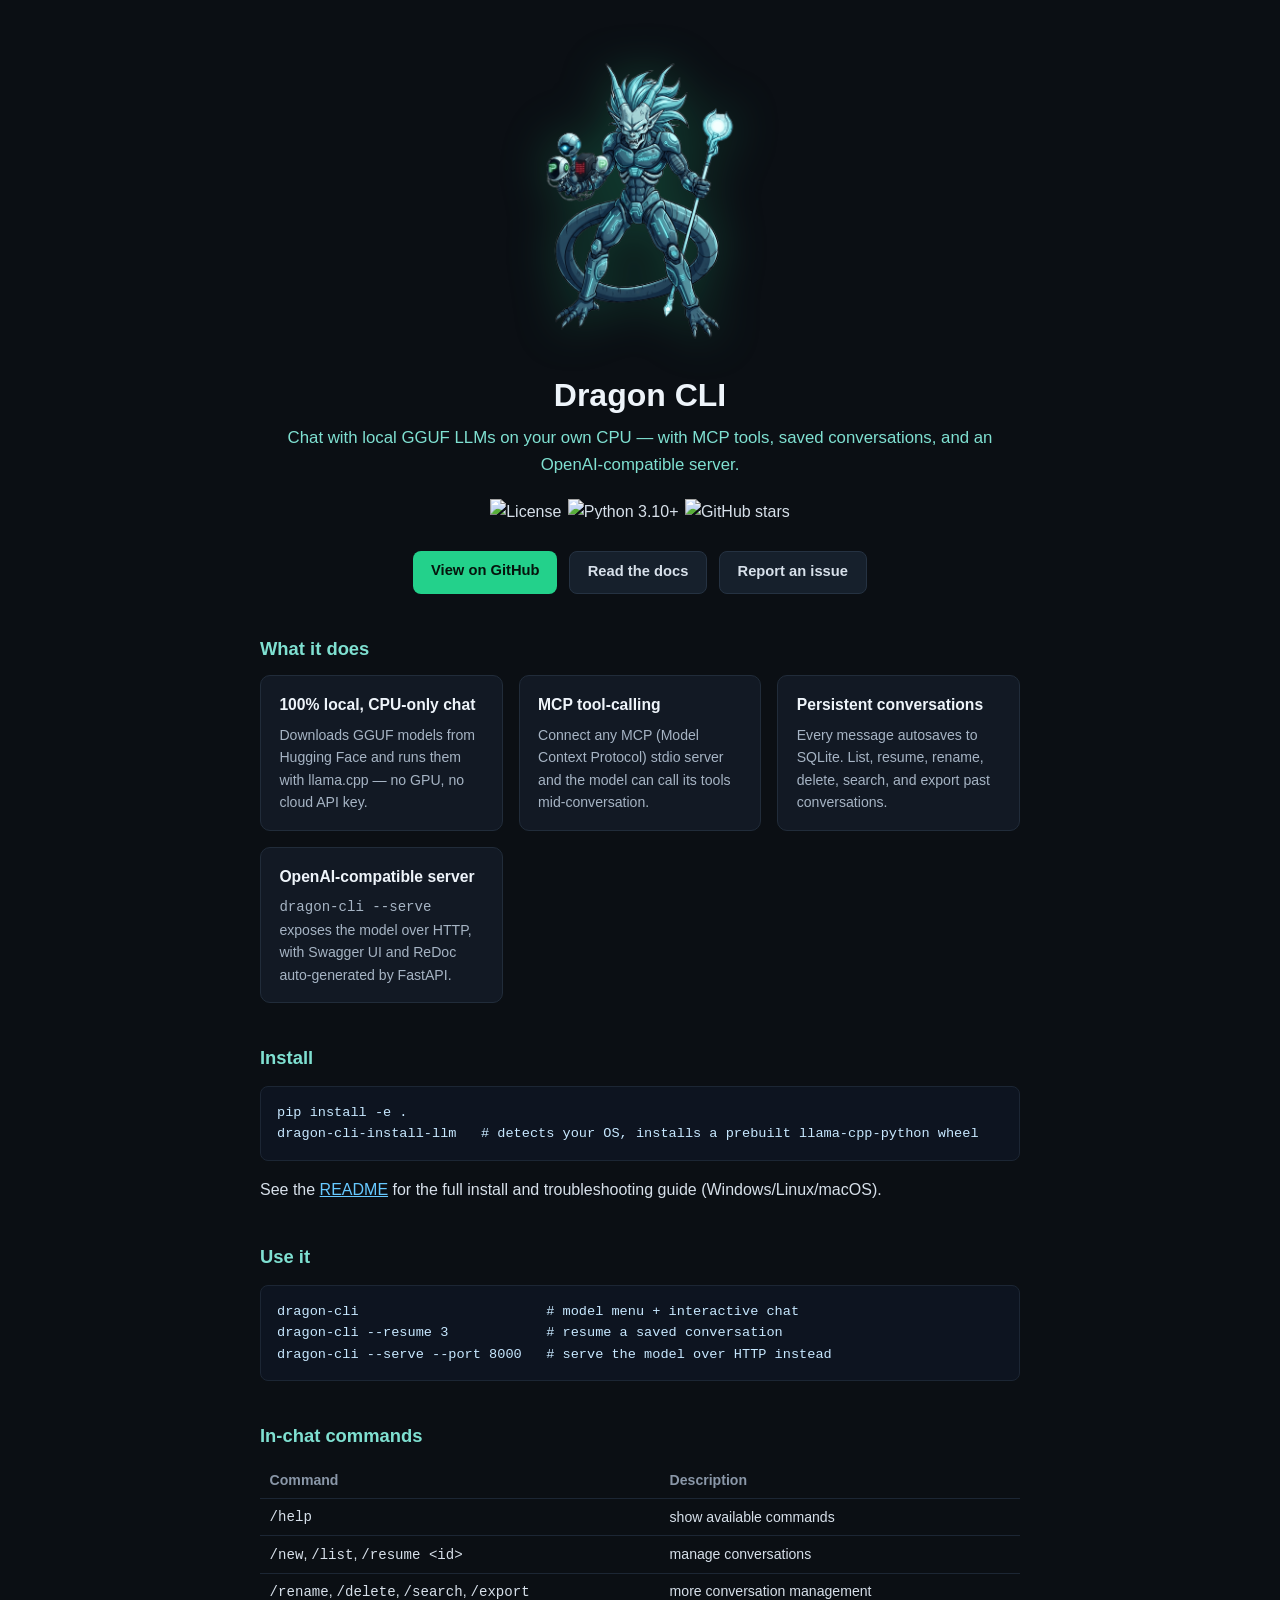
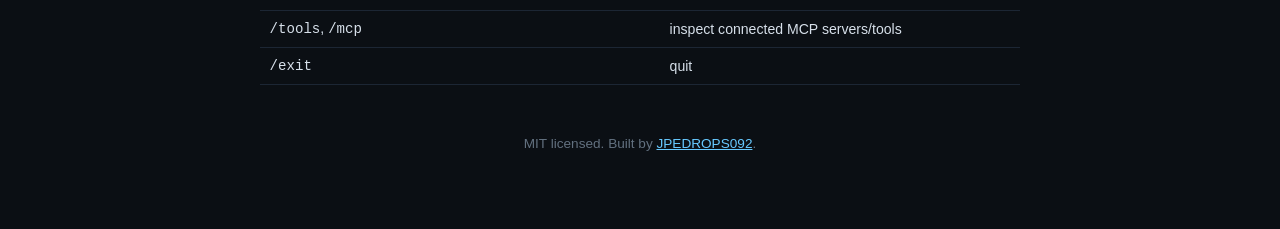
==== docs/index.html @ 9c638c52 "Implement code changes to enhance functionality and improve performance" ====
<!doctype html>
<html lang="en">
<head>
<meta charset="utf-8">
<meta name="viewport" content="width=device-width, initial-scale=1">
<title>Dragon CLI — local LLM chat + MCP + HTTP server</title>
<meta name="description" content="Chat with local GGUF LLMs on CPU, with MCP tool-calling, SQLite conversation history, and an OpenAI-compatible HTTP server.">
<link rel="icon" type="image/svg+xml" href="data:image/svg+xml,%3Csvg xmlns='http://www.w3.org/2000/svg' viewBox='0 0 64 64'%3E%3Ctext x='32' y='50' font-size='52' text-anchor='middle'%3E%F0%9F%90%89%3C/text%3E%3C/svg%3E">
<style>
  :root { color-scheme: dark; }
  * { box-sizing: border-box; }
  body {
    margin: 0; padding: 3rem 1.5rem 5rem;
    background: #0b0f14; color: #d7e0ea;
    font-family: -apple-system, "Segoe UI", Helvetica, Arial, sans-serif;
    line-height: 1.6;
  }
  main { max-width: 760px; margin: 0 auto; }

  header { text-align: center; margin-bottom: 1rem; }
  .dragon { font-size: 4rem; line-height: 1; }
  .mascot { width: 200px; max-width: 60vw; height: auto; filter: drop-shadow(0 0 24px rgba(35, 209, 139, 0.25)); }
  h1 { margin: 0.5rem 0 0.25rem; font-size: 2rem; color: #eef4fa; }
  .tagline { margin: 0; color: #7fe0d1; font-size: 1.05rem; }

  .badges { display: flex; flex-wrap: wrap; justify-content: center; gap: 0.4rem; margin: 1.25rem 0 2rem; }
  .badges img { height: 20px; }

  .cta { display: flex; flex-wrap: wrap; justify-content: center; gap: 0.75rem; margin-bottom: 2.5rem; }
  .btn {
    display: inline-block; padding: 0.55rem 1.1rem; border-radius: 8px;
    text-decoration: none; font-size: 0.92rem; font-weight: 600;
  }
  .btn.primary { background: #23d18b; color: #06140d; }
  .btn.secondary { background: #16202c; color: #d7e0ea; border: 1px solid #253242; }

  section { margin: 2.5rem 0; }
  h2 { font-size: 1.15rem; color: #7fe0d1; margin-bottom: 0.75rem; }

  .grid { display: grid; grid-template-columns: repeat(auto-fit, minmax(210px, 1fr)); gap: 1rem; }
  .card {
    background: #121924; border: 1px solid #212c3a; border-radius: 10px;
    padding: 1rem 1.15rem;
  }
  .card h3 { margin: 0 0 0.4rem; font-size: 0.98rem; color: #eef4fa; }
  .card p { margin: 0; font-size: 0.88rem; color: #a6b4c4; }

  pre {
    background: #0d1420; border: 1px solid #1c2634; border-radius: 8px;
    padding: 0.9rem 1rem; overflow-x: auto; font-size: 0.85rem; color: #c7e8ff;
  }
  code { font-family: ui-monospace, Consolas, monospace; }
  a { color: #67c9ff; }

  table { width: 100%; border-collapse: collapse; font-size: 0.88rem; }
  th, td { text-align: left; padding: 0.4rem 0.6rem; border-bottom: 1px solid #1c2634; }
  th { color: #8a97a8; font-weight: 600; }

  footer { margin-top: 3rem; text-align: center; color: #62707f; font-size: 0.85rem; }
</style>
</head>
<body>
<main>
  <header>
    <img class="mascot" src="assets/dragon-cli-mascot.png" alt="Dragon CLI mascot — a cybernetic dragon">
    <h1>Dragon CLI</h1>
    <p class="tagline">Chat with local GGUF LLMs on your own CPU — with MCP tools, saved conversations, and an OpenAI-compatible server.</p>
  </header>

  <div class="badges">
    <img src="https://img.shields.io/github/license/JPEDROPS092/dragon-cli-ai-local" alt="License">
    <img src="https://img.shields.io/badge/python-3.10%2B-blue" alt="Python 3.10+">
    <img src="https://img.shields.io/github/stars/JPEDROPS092/dragon-cli-ai-local?style=social" alt="GitHub stars">
  </div>

  <div class="cta">
    <a class="btn primary" href="https://github.com/JPEDROPS092/dragon-cli-ai-local">View on GitHub</a>
    <a class="btn secondary" href="https://github.com/JPEDROPS092/dragon-cli-ai-local#readme">Read the docs</a>
    <a class="btn secondary" href="https://github.com/JPEDROPS092/dragon-cli-ai-local/issues">Report an issue</a>
  </div>

  <section>
    <h2>What it does</h2>
    <div class="grid">
      <div class="card">
        <h3>100% local, CPU-only chat</h3>
        <p>Downloads GGUF models from Hugging Face and runs them with llama.cpp — no GPU, no cloud API key.</p>
      </div>
      <div class="card">
        <h3>MCP tool-calling</h3>
        <p>Connect any MCP (Model Context Protocol) stdio server and the model can call its tools mid-conversation.</p>
      </div>
      <div class="card">
        <h3>Persistent conversations</h3>
        <p>Every message autosaves to SQLite. List, resume, rename, delete, search, and export past conversations.</p>
      </div>
      <div class="card">
        <h3>OpenAI-compatible server</h3>
        <p><code>dragon-cli --serve</code> exposes the model over HTTP, with Swagger UI and ReDoc auto-generated by FastAPI.</p>
      </div>
    </div>
  </section>

  <section>
    <h2>Install</h2>
    <pre><code>pip install -e .
dragon-cli-install-llm   # detects your OS, installs a prebuilt llama-cpp-python wheel</code></pre>
    <p>See the <a href="https://github.com/JPEDROPS092/dragon-cli-ai-local#readme">README</a> for the full install and troubleshooting guide (Windows/Linux/macOS).</p>
  </section>

  <section>
    <h2>Use it</h2>
    <pre><code>dragon-cli                       # model menu + interactive chat
dragon-cli --resume 3            # resume a saved conversation
dragon-cli --serve --port 8000   # serve the model over HTTP instead</code></pre>
  </section>

  <section>
    <h2>In-chat commands</h2>
    <table>
      <tr><th>Command</th><th>Description</th></tr>
      <tr><td><code>/help</code></td><td>show available commands</td></tr>
      <tr><td><code>/new</code>, <code>/list</code>, <code>/resume &lt;id&gt;</code></td><td>manage conversations</td></tr>
      <tr><td><code>/rename</code>, <code>/delete</code>, <code>/search</code>, <code>/export</code></td><td>more conversation management</td></tr>
      <tr><td><code>/tools</code>, <code>/mcp</code></td><td>inspect connected MCP servers/tools</td></tr>
      <tr><td><code>/exit</code></td><td>quit</td></tr>
    </table>
  </section>

  <footer>
    MIT licensed. Built by <a href="https://github.com/JPEDROPS092">JPEDROPS092</a>.
  </footer>
</main>
</body>
</html>
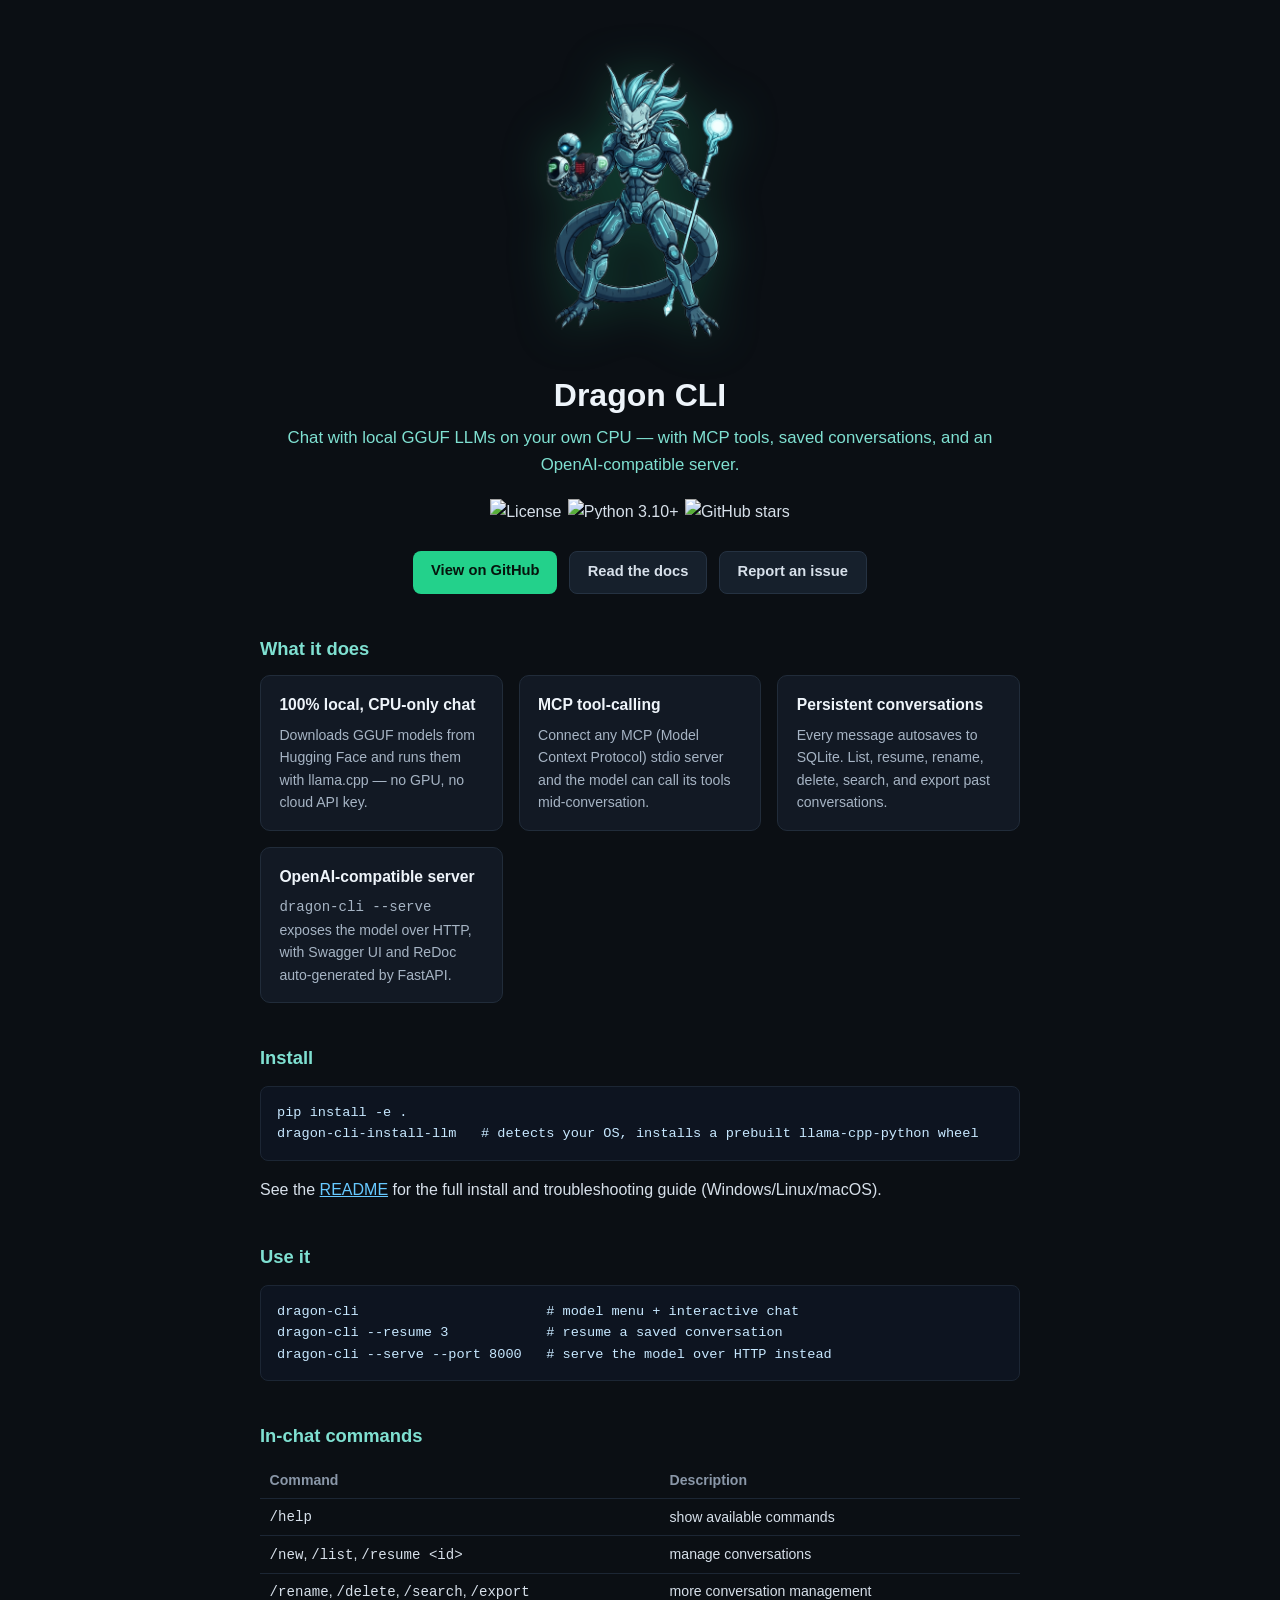
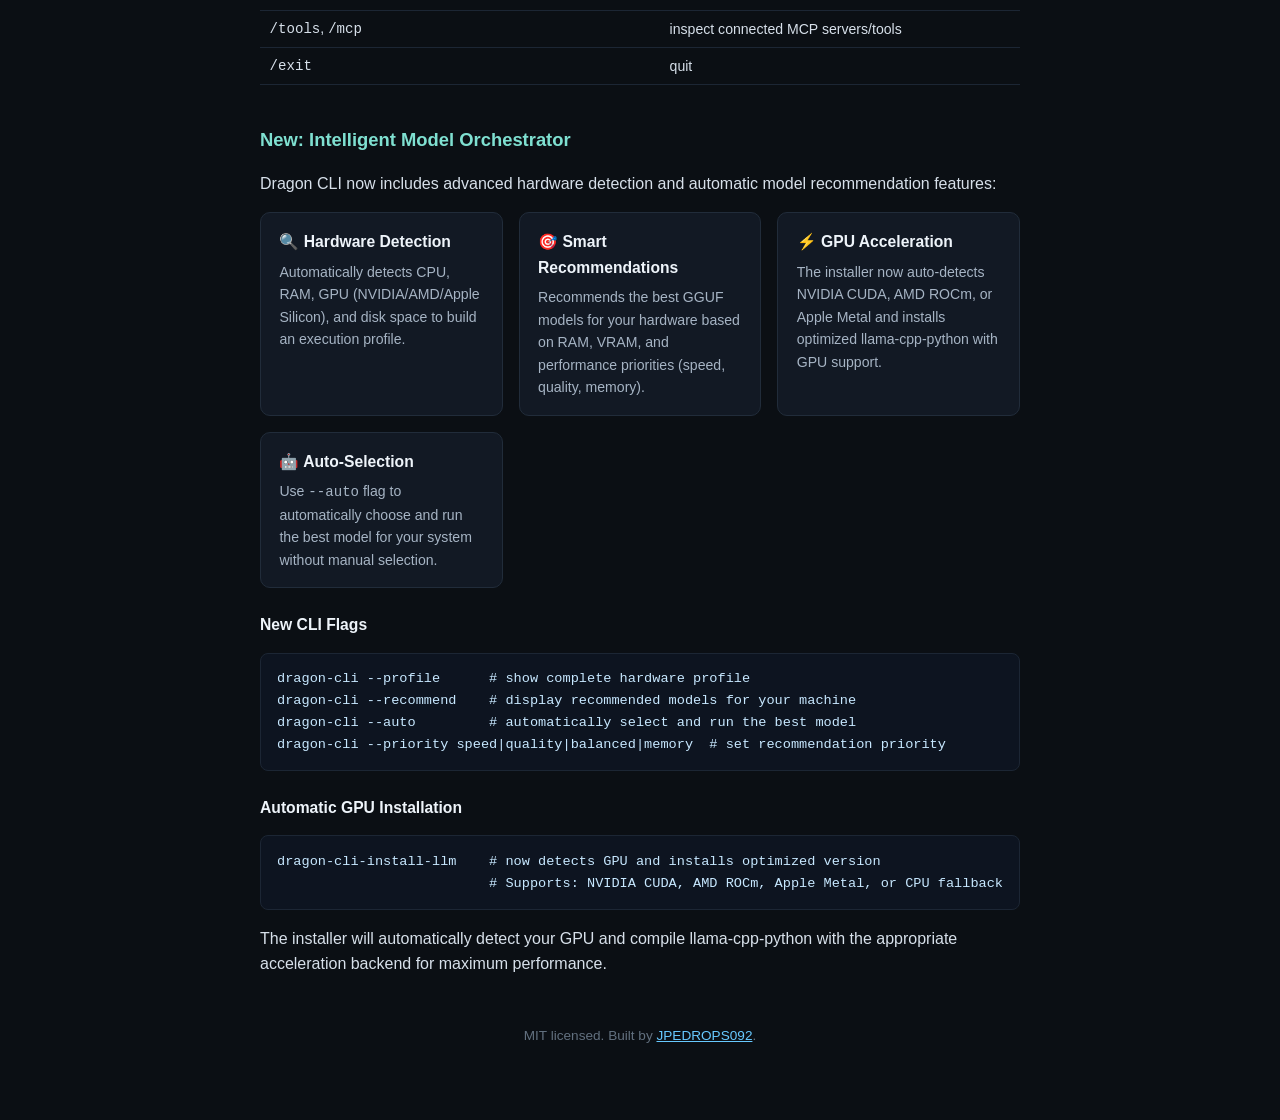
==== commit 7f8e0634: "update branch" ====
--- a/docs/index.html
+++ b/docs/index.html
@@ -127,6 +127,38 @@
     </table>
   </section>
 
+  <section>
+    <h2>New: Intelligent Model Orchestrator</h2>
+    <p>Dragon CLI now includes advanced hardware detection and automatic model recommendation features:</p>
+    <div class="grid">
+      <div class="card">
+        <h3>🔍 Hardware Detection</h3>
+        <p>Automatically detects CPU, RAM, GPU (NVIDIA/AMD/Apple Silicon), and disk space to build an execution profile.</p>
+      </div>
+      <div class="card">
+        <h3>🎯 Smart Recommendations</h3>
+        <p>Recommends the best GGUF models for your hardware based on RAM, VRAM, and performance priorities (speed, quality, memory).</p>
+      </div>
+      <div class="card">
+        <h3>⚡ GPU Acceleration</h3>
+        <p>The installer now auto-detects NVIDIA CUDA, AMD ROCm, or Apple Metal and installs optimized llama-cpp-python with GPU support.</p>
+      </div>
+      <div class="card">
+        <h3>🤖 Auto-Selection</h3>
+        <p>Use <code>--auto</code> flag to automatically choose and run the best model for your system without manual selection.</p>
+      </div>
+    </div>
+    <h3 style="margin-top:1.5rem;font-size:0.98rem;color:#eef4fa;">New CLI Flags</h3>
+    <pre><code>dragon-cli --profile      # show complete hardware profile
+dragon-cli --recommend    # display recommended models for your machine
+dragon-cli --auto         # automatically select and run the best model
+dragon-cli --priority speed|quality|balanced|memory  # set recommendation priority</code></pre>
+    <h3 style="margin-top:1.5rem;font-size:0.98rem;color:#eef4fa;">Automatic GPU Installation</h3>
+    <pre><code>dragon-cli-install-llm    # now detects GPU and installs optimized version
+                          # Supports: NVIDIA CUDA, AMD ROCm, Apple Metal, or CPU fallback</code></pre>
+    <p>The installer will automatically detect your GPU and compile llama-cpp-python with the appropriate acceleration backend for maximum performance.</p>
+  </section>
+
   <footer>
     MIT licensed. Built by <a href="https://github.com/JPEDROPS092">JPEDROPS092</a>.
   </footer>
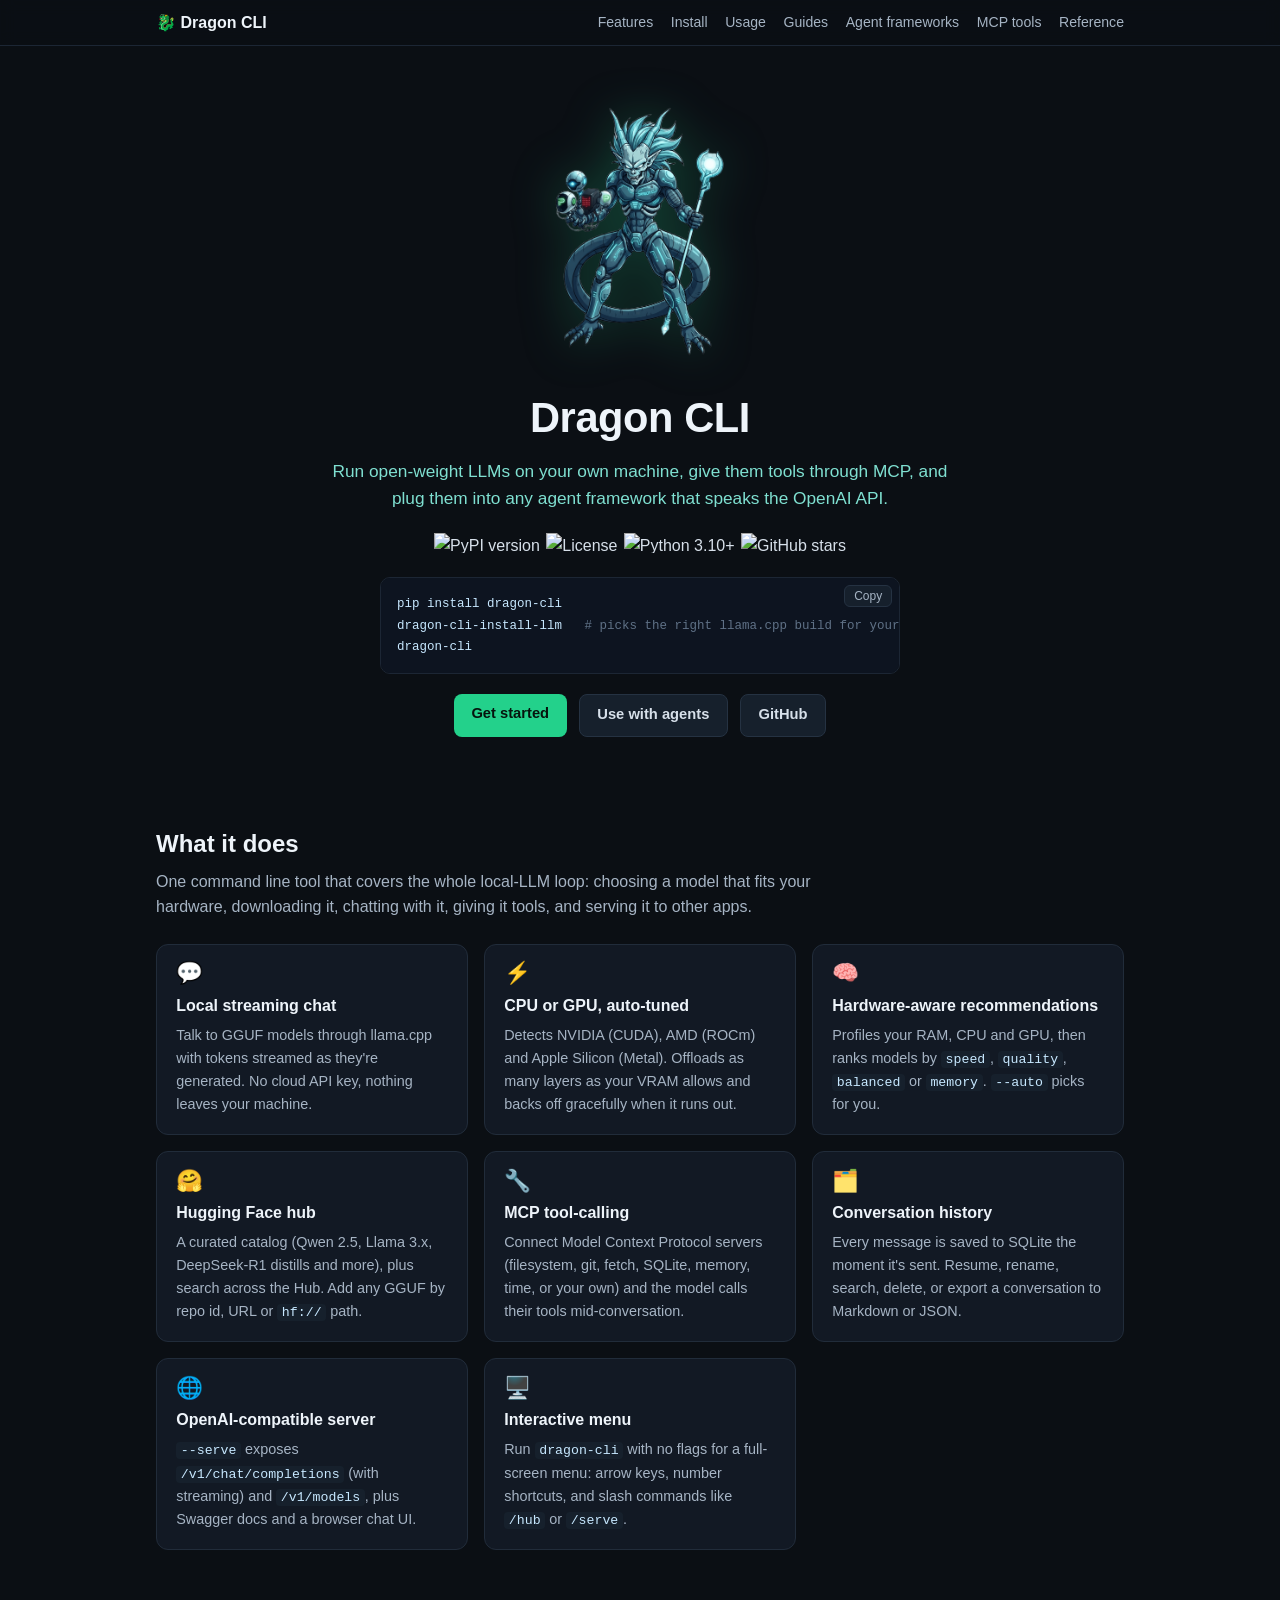
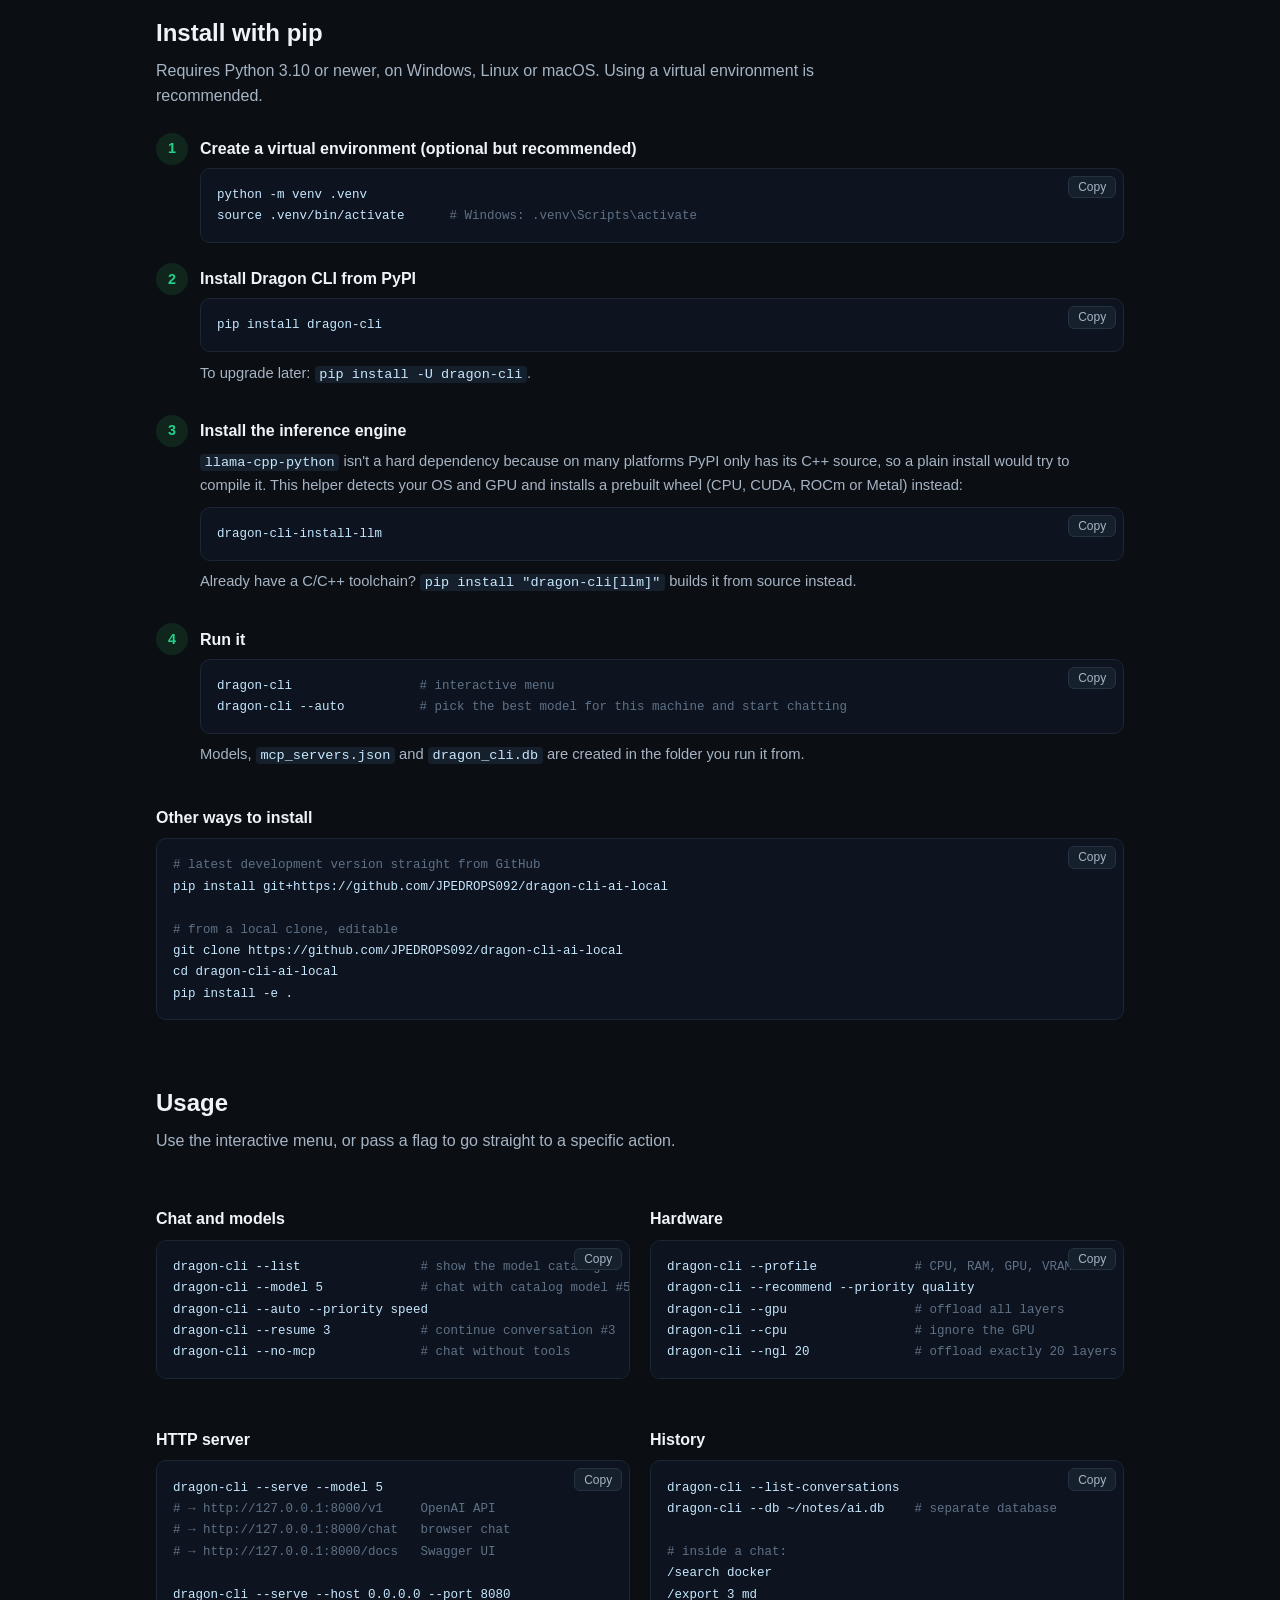
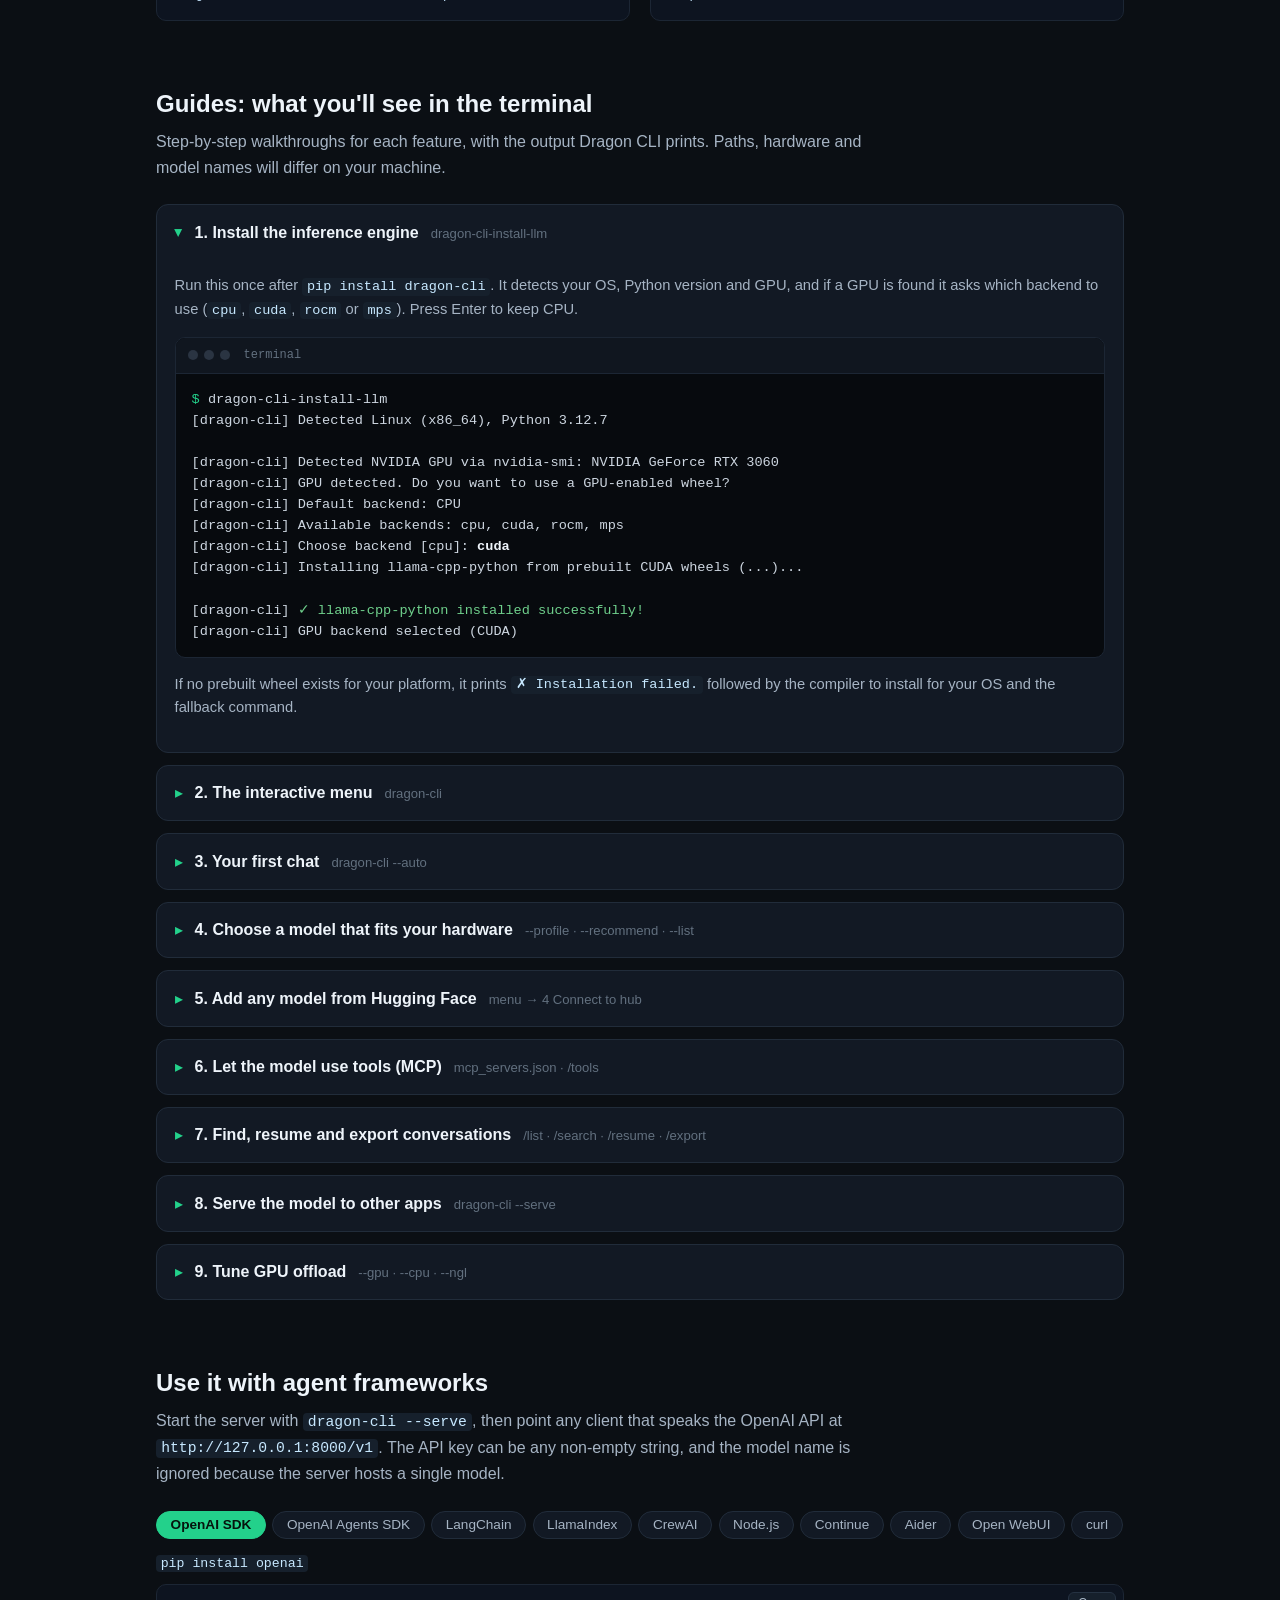
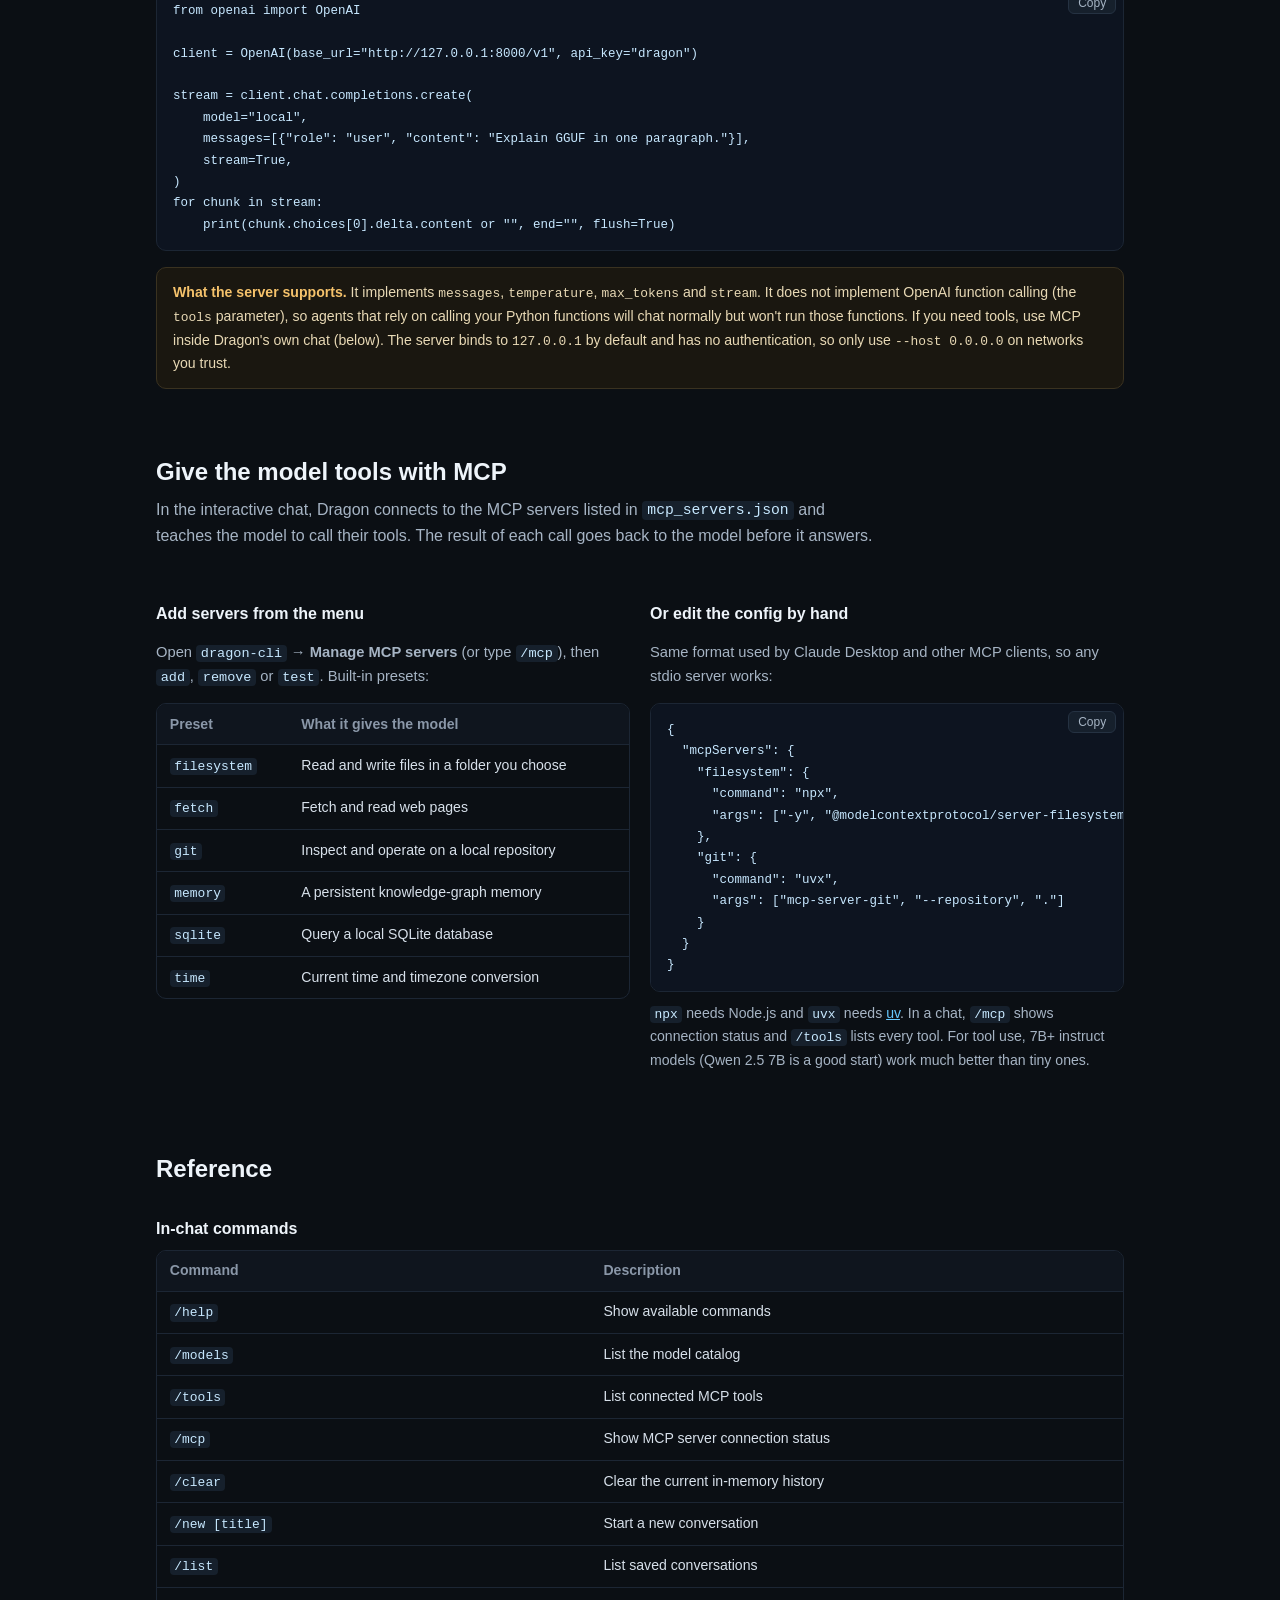
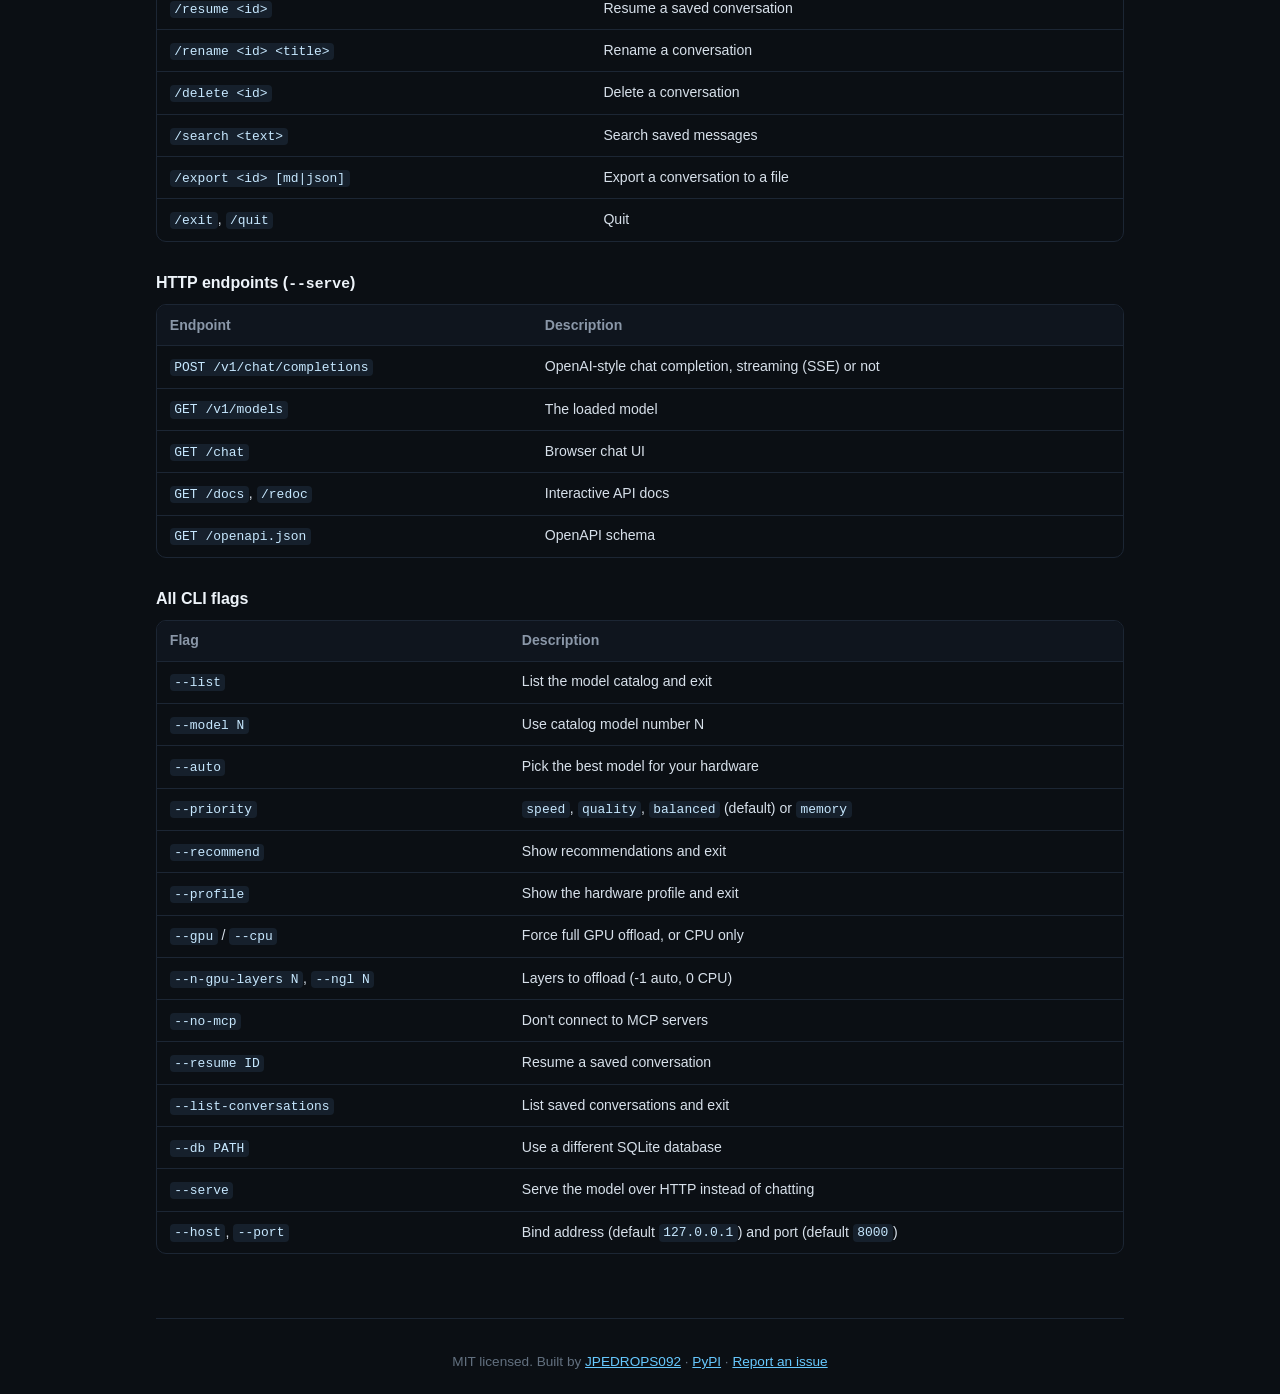
==== commit 11ce05ba: "bump version to 0.2.1, update dependencies, add Makefile and publish script" ====
--- a/docs/index.html
+++ b/docs/index.html
@@ -3,165 +3,788 @@
 <head>
 <meta charset="utf-8">
 <meta name="viewport" content="width=device-width, initial-scale=1">
-<title>Dragon CLI — local LLM chat + MCP + HTTP server</title>
-<meta name="description" content="Chat with local GGUF LLMs on CPU, with MCP tool-calling, SQLite conversation history, and an OpenAI-compatible HTTP server.">
+<title>Dragon CLI — local LLMs, MCP tools, OpenAI-compatible server</title>
+<meta name="description" content="Run GGUF LLMs on your own machine (CPU or GPU), give them MCP tools, keep every conversation in SQLite, and plug them into any OpenAI-compatible agent framework. pip install dragon-cli.">
 <link rel="icon" type="image/svg+xml" href="data:image/svg+xml,%3Csvg xmlns='http://www.w3.org/2000/svg' viewBox='0 0 64 64'%3E%3Ctext x='32' y='50' font-size='52' text-anchor='middle'%3E%F0%9F%90%89%3C/text%3E%3C/svg%3E">
 <style>
-  :root { color-scheme: dark; }
+  :root {
+    color-scheme: dark;
+    --bg: #0b0f14; --panel: #121924; --panel-2: #0d1420; --line: #212c3a; --line-2: #1c2634;
+    --text: #d7e0ea; --strong: #eef4fa; --muted: #a6b4c4; --dim: #62707f;
+    --accent: #23d18b; --accent-2: #7fe0d1; --link: #67c9ff; --code: #c7e8ff; --warn: #f5c26b;
+  }
   * { box-sizing: border-box; }
+  html { scroll-behavior: smooth; }
   body {
-    margin: 0; padding: 3rem 1.5rem 5rem;
-    background: #0b0f14; color: #d7e0ea;
-    font-family: -apple-system, "Segoe UI", Helvetica, Arial, sans-serif;
-    line-height: 1.6;
-  }
-  main { max-width: 760px; margin: 0 auto; }
-
-  header { text-align: center; margin-bottom: 1rem; }
-  .dragon { font-size: 4rem; line-height: 1; }
-  .mascot { width: 200px; max-width: 60vw; height: auto; filter: drop-shadow(0 0 24px rgba(35, 209, 139, 0.25)); }
-  h1 { margin: 0.5rem 0 0.25rem; font-size: 2rem; color: #eef4fa; }
-  .tagline { margin: 0; color: #7fe0d1; font-size: 1.05rem; }
-
-  .badges { display: flex; flex-wrap: wrap; justify-content: center; gap: 0.4rem; margin: 1.25rem 0 2rem; }
+    margin: 0; background: var(--bg); color: var(--text);
+    font-family: -apple-system, "Segoe UI", Helvetica, Arial, sans-serif; line-height: 1.6;
+  }
+  a { color: var(--link); }
+  code { font-family: ui-monospace, "SF Mono", Consolas, monospace; font-size: 0.92em; }
+  p code, li code, td code { background: #16202c; padding: 0.08em 0.35em; border-radius: 4px; color: var(--code); }
+
+  nav {
+    position: sticky; top: 0; z-index: 10; background: rgba(11, 15, 20, 0.9);
+    backdrop-filter: blur(8px); border-bottom: 1px solid var(--line-2);
+  }
+  nav .inner { max-width: 1000px; margin: 0 auto; padding: 0.6rem 16px; display: flex; gap: 1.1rem; align-items: center; overflow-x: auto; white-space: nowrap; }
+  nav .brand { font-weight: 700; color: var(--strong); text-decoration: none; margin-right: auto; }
+  nav a.l { color: var(--muted); text-decoration: none; font-size: 0.88rem; }
+  nav a.l:hover { color: var(--accent-2); }
+
+  main { max-width: 1000px; margin: 0 auto; padding: 0 16px 5rem; }
+
+  header.hero { text-align: center; padding: 3rem 0 1rem; }
+  .mascot { width: 180px; max-width: 55vw; height: auto; filter: drop-shadow(0 0 24px rgba(35, 209, 139, 0.25)); }
+  h1 { margin: 0.5rem 0 0.4rem; font-size: clamp(1.8rem, 5vw, 2.6rem); color: var(--strong); letter-spacing: -0.01em; }
+  .tagline { margin: 0 auto; max-width: 640px; color: var(--accent-2); font-size: 1.08rem; }
+  .badges { display: flex; flex-wrap: wrap; justify-content: center; gap: 0.4rem; margin: 1.25rem 0; }
   .badges img { height: 20px; }
 
-  .cta { display: flex; flex-wrap: wrap; justify-content: center; gap: 0.75rem; margin-bottom: 2.5rem; }
-  .btn {
-    display: inline-block; padding: 0.55rem 1.1rem; border-radius: 8px;
-    text-decoration: none; font-size: 0.92rem; font-weight: 600;
-  }
-  .btn.primary { background: #23d18b; color: #06140d; }
-  .btn.secondary { background: #16202c; color: #d7e0ea; border: 1px solid #253242; }
-
-  section { margin: 2.5rem 0; }
-  h2 { font-size: 1.15rem; color: #7fe0d1; margin-bottom: 0.75rem; }
-
-  .grid { display: grid; grid-template-columns: repeat(auto-fit, minmax(210px, 1fr)); gap: 1rem; }
-  .card {
-    background: #121924; border: 1px solid #212c3a; border-radius: 10px;
-    padding: 1rem 1.15rem;
-  }
-  .card h3 { margin: 0 0 0.4rem; font-size: 0.98rem; color: #eef4fa; }
-  .card p { margin: 0; font-size: 0.88rem; color: #a6b4c4; }
-
+  .install-hero { max-width: 520px; margin: 1.5rem auto 1rem; text-align: left; }
+  .cta { display: flex; flex-wrap: wrap; justify-content: center; gap: 0.75rem; margin: 1.25rem 0 0.5rem; }
+  .btn { display: inline-block; padding: 0.55rem 1.1rem; border-radius: 8px; text-decoration: none; font-size: 0.92rem; font-weight: 600; }
+  .btn.primary { background: var(--accent); color: #06140d; }
+  .btn.secondary { background: #16202c; color: var(--text); border: 1px solid #253242; }
+
+  section { margin: 4rem 0; scroll-margin-top: 4rem; }
+  h2 { font-size: 1.5rem; color: var(--strong); margin: 0 0 0.35rem; }
+  .lead { color: var(--muted); margin: 0 0 1.5rem; max-width: 720px; }
+  h3 { font-size: 1rem; color: var(--strong); margin: 1.75rem 0 0.5rem; }
+
+  .grid { display: grid; grid-template-columns: repeat(auto-fit, minmax(260px, 1fr)); gap: 1rem; }
+  .card { background: var(--panel); border: 1px solid var(--line); border-radius: 12px; padding: 1.1rem 1.2rem; }
+  .card .ico { font-size: 1.35rem; line-height: 1; }
+  .card h3 { margin: 0.55rem 0 0.35rem; font-size: 1rem; }
+  .card p { margin: 0; font-size: 0.9rem; color: var(--muted); }
+  .card ul { margin: 0.5rem 0 0; padding-left: 1.1rem; font-size: 0.88rem; color: var(--muted); }
+
+  .code { position: relative; }
   pre {
-    background: #0d1420; border: 1px solid #1c2634; border-radius: 8px;
-    padding: 0.9rem 1rem; overflow-x: auto; font-size: 0.85rem; color: #c7e8ff;
-  }
-  code { font-family: ui-monospace, Consolas, monospace; }
-  a { color: #67c9ff; }
-
+    margin: 0; background: var(--panel-2); border: 1px solid var(--line-2); border-radius: 10px;
+    padding: 0.95rem 1rem; overflow-x: auto; font-size: 0.85rem; color: var(--code); line-height: 1.55;
+  }
+  pre .c { color: #5f7186; }
+  .copy {
+    position: absolute; top: 0.5rem; right: 0.5rem; background: #16202c; color: var(--muted);
+    border: 1px solid #253242; border-radius: 6px; font-size: 0.75rem; padding: 0.2rem 0.55rem; cursor: pointer;
+  }
+  .copy:hover { color: var(--strong); }
+
+  .steps { counter-reset: s; display: grid; gap: 1.25rem; }
+  .step { display: grid; grid-template-columns: 2rem minmax(0, 1fr); gap: 0.75rem; }
+  .step::before {
+    counter-increment: s; content: counter(s); width: 2rem; height: 2rem; border-radius: 50%;
+    background: #10261d; color: var(--accent); font-weight: 700; display: grid; place-items: center; font-size: 0.9rem;
+  }
+  .step h3 { margin: 0.2rem 0 0.4rem; }
+  .step p { margin: 0 0 0.6rem; color: var(--muted); font-size: 0.92rem; }
+
+  .tabs { display: flex; flex-wrap: wrap; gap: 0.4rem; margin-bottom: 0.75rem; }
+  .tab {
+    background: #121924; color: var(--muted); border: 1px solid var(--line); border-radius: 999px;
+    padding: 0.35rem 0.85rem; font-size: 0.85rem; cursor: pointer; font-family: inherit;
+  }
+  .tab[aria-selected="true"] { background: var(--accent); color: #06140d; border-color: var(--accent); font-weight: 600; }
+  .panel { display: none; }
+  .panel.active { display: block; }
+  .panel > p { color: var(--muted); font-size: 0.9rem; margin: 0 0 0.6rem; }
+
+  .note {
+    border: 1px solid #3a3220; background: #1a1710; color: #e8d9b5; border-radius: 10px;
+    padding: 0.8rem 1rem; font-size: 0.88rem; margin-top: 1rem;
+  }
+  .note strong { color: var(--warn); }
+
+  .table-wrap { overflow-x: auto; border: 1px solid var(--line-2); border-radius: 10px; }
   table { width: 100%; border-collapse: collapse; font-size: 0.88rem; }
-  th, td { text-align: left; padding: 0.4rem 0.6rem; border-bottom: 1px solid #1c2634; }
-  th { color: #8a97a8; font-weight: 600; }
-
-  footer { margin-top: 3rem; text-align: center; color: #62707f; font-size: 0.85rem; }
+  th, td { text-align: left; padding: 0.55rem 0.8rem; border-bottom: 1px solid var(--line-2); vertical-align: top; }
+  tr:last-child td { border-bottom: 0; }
+  th { color: #8a97a8; font-weight: 600; background: #0f151e; }
+  td:first-child { white-space: nowrap; }
+
+  .term { background: #070a0e; border: 1px solid var(--line-2); border-radius: 10px; overflow: hidden; }
+  .term .bar { display: flex; gap: 6px; align-items: center; padding: 0.5rem 0.75rem; background: #10161f; border-bottom: 1px solid var(--line-2); }
+  .term .bar i { width: 10px; height: 10px; border-radius: 50%; background: #2a3442; display: block; }
+  .term .bar span { margin-left: 0.5rem; font-size: 0.75rem; color: var(--dim); font-family: ui-monospace, Consolas, monospace; }
+  .term pre { border: 0; border-radius: 0; background: transparent; color: #cdd6e0; }
+  .term .p { color: var(--accent); }
+  .term .y { color: #e5c07b; }
+  .term .g { color: #6fd08c; }
+  .term .r { color: #ef6b73; }
+  .term .cy { color: #56c8d8; }
+  .term .d { color: #5f7186; }
+  .term .u { color: var(--strong); font-weight: 600; }
+
+  details.guide { background: var(--panel); border: 1px solid var(--line); border-radius: 12px; margin-bottom: 0.75rem; }
+  details.guide > summary { cursor: pointer; padding: 0.9rem 1.1rem; list-style: none; display: flex; gap: 0.75rem; align-items: baseline; }
+  details.guide > summary::-webkit-details-marker { display: none; }
+  details.guide > summary::before { content: "▸"; color: var(--accent); transition: transform 0.15s; display: inline-block; }
+  details.guide[open] > summary::before { transform: rotate(90deg); }
+  details.guide > summary b { color: var(--strong); }
+  details.guide > summary small { color: var(--dim); font-size: 0.82rem; }
+  details.guide .body { padding: 0 1.1rem 1.1rem; }
+  details.guide .body > p, details.guide .body li { color: var(--muted); font-size: 0.92rem; }
+  details.guide .body ol { padding-left: 1.2rem; }
+
+  .two { display: grid; grid-template-columns: repeat(auto-fit, minmax(min(100%, 420px), 1fr)); gap: 1.25rem; }
+  .two > * { min-width: 0; }
+
+  footer { margin-top: 4rem; padding-top: 2rem; border-top: 1px solid var(--line-2); text-align: center; color: var(--dim); font-size: 0.85rem; }
 </style>
 </head>
 <body>
+<nav>
+  <div class="inner">
+    <a class="brand" href="#">🐉 Dragon CLI</a>
+    <a class="l" href="#features">Features</a>
+    <a class="l" href="#install">Install</a>
+    <a class="l" href="#usage">Usage</a>
+    <a class="l" href="#guides">Guides</a>
+    <a class="l" href="#agents">Agent frameworks</a>
+    <a class="l" href="#mcp">MCP tools</a>
+    <a class="l" href="#reference">Reference</a>
+  </div>
+</nav>
+
 <main>
-  <header>
-    <img class="mascot" src="assets/dragon-cli-mascot.png" alt="Dragon CLI mascot — a cybernetic dragon">
+  <header class="hero">
+    <img class="mascot" src="assets/dragon-cli-mascot.png" alt="Dragon CLI mascot, a cybernetic dragon">
     <h1>Dragon CLI</h1>
-    <p class="tagline">Chat with local GGUF LLMs on your own CPU — with MCP tools, saved conversations, and an OpenAI-compatible server.</p>
+    <p class="tagline">Run open-weight LLMs on your own machine, give them tools through MCP, and plug them into any agent framework that speaks the OpenAI API.</p>
+
+    <div class="badges">
+      <img src="https://img.shields.io/pypi/v/dragon-cli" alt="PyPI version">
+      <img src="https://img.shields.io/github/license/JPEDROPS092/dragon-cli-ai-local" alt="License">
+      <img src="https://img.shields.io/badge/python-3.10%2B-blue" alt="Python 3.10+">
+      <img src="https://img.shields.io/github/stars/JPEDROPS092/dragon-cli-ai-local?style=social" alt="GitHub stars">
+    </div>
+
+    <div class="install-hero code">
+      <pre><code>pip install dragon-cli
+dragon-cli-install-llm   <span class="c"># picks the right llama.cpp build for your CPU/GPU</span>
+dragon-cli</code></pre>
+    </div>
+
+    <div class="cta">
+      <a class="btn primary" href="#install">Get started</a>
+      <a class="btn secondary" href="#agents">Use with agents</a>
+      <a class="btn secondary" href="https://github.com/JPEDROPS092/dragon-cli-ai-local">GitHub</a>
+    </div>
   </header>
 
-  <div class="badges">
-    <img src="https://img.shields.io/github/license/JPEDROPS092/dragon-cli-ai-local" alt="License">
-    <img src="https://img.shields.io/badge/python-3.10%2B-blue" alt="Python 3.10+">
-    <img src="https://img.shields.io/github/stars/JPEDROPS092/dragon-cli-ai-local?style=social" alt="GitHub stars">
-  </div>
-
-  <div class="cta">
-    <a class="btn primary" href="https://github.com/JPEDROPS092/dragon-cli-ai-local">View on GitHub</a>
-    <a class="btn secondary" href="https://github.com/JPEDROPS092/dragon-cli-ai-local#readme">Read the docs</a>
-    <a class="btn secondary" href="https://github.com/JPEDROPS092/dragon-cli-ai-local/issues">Report an issue</a>
-  </div>
-
-  <section>
+  <section id="features">
     <h2>What it does</h2>
+    <p class="lead">One command line tool that covers the whole local-LLM loop: choosing a model that fits your hardware, downloading it, chatting with it, giving it tools, and serving it to other apps.</p>
     <div class="grid">
       <div class="card">
-        <h3>100% local, CPU-only chat</h3>
-        <p>Downloads GGUF models from Hugging Face and runs them with llama.cpp — no GPU, no cloud API key.</p>
+        <div class="ico">💬</div>
+        <h3>Local streaming chat</h3>
+        <p>Talk to GGUF models through llama.cpp with tokens streamed as they're generated. No cloud API key, nothing leaves your machine.</p>
       </div>
       <div class="card">
+        <div class="ico">⚡</div>
+        <h3>CPU or GPU, auto-tuned</h3>
+        <p>Detects NVIDIA (CUDA), AMD (ROCm) and Apple Silicon (Metal). Offloads as many layers as your VRAM allows and backs off gracefully when it runs out.</p>
+      </div>
+      <div class="card">
+        <div class="ico">🧠</div>
+        <h3>Hardware-aware recommendations</h3>
+        <p>Profiles your RAM, CPU and GPU, then ranks models by <code>speed</code>, <code>quality</code>, <code>balanced</code> or <code>memory</code>. <code>--auto</code> picks for you.</p>
+      </div>
+      <div class="card">
+        <div class="ico">🤗</div>
+        <h3>Hugging Face hub</h3>
+        <p>A curated catalog (Qwen 2.5, Llama 3.x, DeepSeek-R1 distills and more), plus search across the Hub. Add any GGUF by repo id, URL or <code>hf://</code> path.</p>
+      </div>
+      <div class="card">
+        <div class="ico">🔧</div>
         <h3>MCP tool-calling</h3>
-        <p>Connect any MCP (Model Context Protocol) stdio server and the model can call its tools mid-conversation.</p>
+        <p>Connect Model Context Protocol servers (filesystem, git, fetch, SQLite, memory, time, or your own) and the model calls their tools mid-conversation.</p>
       </div>
       <div class="card">
-        <h3>Persistent conversations</h3>
-        <p>Every message autosaves to SQLite. List, resume, rename, delete, search, and export past conversations.</p>
+        <div class="ico">🗂️</div>
+        <h3>Conversation history</h3>
+        <p>Every message is saved to SQLite the moment it's sent. Resume, rename, search, delete, or export a conversation to Markdown or JSON.</p>
       </div>
       <div class="card">
+        <div class="ico">🌐</div>
         <h3>OpenAI-compatible server</h3>
-        <p><code>dragon-cli --serve</code> exposes the model over HTTP, with Swagger UI and ReDoc auto-generated by FastAPI.</p>
+        <p><code>--serve</code> exposes <code>/v1/chat/completions</code> (with streaming) and <code>/v1/models</code>, plus Swagger docs and a browser chat UI.</p>
+      </div>
+      <div class="card">
+        <div class="ico">🖥️</div>
+        <h3>Interactive menu</h3>
+        <p>Run <code>dragon-cli</code> with no flags for a full-screen menu: arrow keys, number shortcuts, and slash commands like <code>/hub</code> or <code>/serve</code>.</p>
       </div>
     </div>
   </section>
 
-  <section>
-    <h2>Install</h2>
-    <pre><code>pip install -e .
-dragon-cli-install-llm   # detects your OS, installs a prebuilt llama-cpp-python wheel</code></pre>
-    <p>See the <a href="https://github.com/JPEDROPS092/dragon-cli-ai-local#readme">README</a> for the full install and troubleshooting guide (Windows/Linux/macOS).</p>
+  <section id="install">
+    <h2>Install with pip</h2>
+    <p class="lead">Requires Python 3.10 or newer, on Windows, Linux or macOS. Using a virtual environment is recommended.</p>
+
+    <div class="steps">
+      <div class="step">
+        <div>
+          <h3>Create a virtual environment (optional but recommended)</h3>
+          <div class="code"><pre><code>python -m venv .venv
+source .venv/bin/activate      <span class="c"># Windows: .venv\Scripts\activate</span></code></pre></div>
+        </div>
+      </div>
+      <div class="step">
+        <div>
+          <h3>Install Dragon CLI from PyPI</h3>
+          <div class="code"><pre><code>pip install dragon-cli</code></pre></div>
+          <p style="margin-top:0.6rem">To upgrade later: <code>pip install -U dragon-cli</code>.</p>
+        </div>
+      </div>
+      <div class="step">
+        <div>
+          <h3>Install the inference engine</h3>
+          <p><code>llama-cpp-python</code> isn't a hard dependency because on many platforms PyPI only has its C++ source, so a plain install would try to compile it. This helper detects your OS and GPU and installs a prebuilt wheel (CPU, CUDA, ROCm or Metal) instead:</p>
+          <div class="code"><pre><code>dragon-cli-install-llm</code></pre></div>
+          <p style="margin-top:0.6rem">Already have a C/C++ toolchain? <code>pip install "dragon-cli[llm]"</code> builds it from source instead.</p>
+        </div>
+      </div>
+      <div class="step">
+        <div>
+          <h3>Run it</h3>
+          <div class="code"><pre><code>dragon-cli                 <span class="c"># interactive menu</span>
+dragon-cli --auto          <span class="c"># pick the best model for this machine and start chatting</span></code></pre></div>
+          <p style="margin-top:0.6rem">Models, <code>mcp_servers.json</code> and <code>dragon_cli.db</code> are created in the folder you run it from.</p>
+        </div>
+      </div>
+    </div>
+
+    <h3>Other ways to install</h3>
+    <div class="code"><pre><code><span class="c"># latest development version straight from GitHub</span>
+pip install git+https://github.com/JPEDROPS092/dragon-cli-ai-local
+
+<span class="c"># from a local clone, editable</span>
+git clone https://github.com/JPEDROPS092/dragon-cli-ai-local
+cd dragon-cli-ai-local
+pip install -e .</code></pre></div>
   </section>
 
-  <section>
-    <h2>Use it</h2>
-    <pre><code>dragon-cli                       # model menu + interactive chat
-dragon-cli --resume 3            # resume a saved conversation
-dragon-cli --serve --port 8000   # serve the model over HTTP instead</code></pre>
+  <section id="usage">
+    <h2>Usage</h2>
+    <p class="lead">Use the interactive menu, or pass a flag to go straight to a specific action.</p>
+    <div class="two">
+      <div>
+        <h3>Chat and models</h3>
+        <div class="code"><pre><code>dragon-cli --list                <span class="c"># show the model catalog</span>
+dragon-cli --model 5             <span class="c"># chat with catalog model #5</span>
+dragon-cli --auto --priority speed
+dragon-cli --resume 3            <span class="c"># continue conversation #3</span>
+dragon-cli --no-mcp              <span class="c"># chat without tools</span></code></pre></div>
+      </div>
+      <div>
+        <h3>Hardware</h3>
+        <div class="code"><pre><code>dragon-cli --profile             <span class="c"># CPU, RAM, GPU, VRAM</span>
+dragon-cli --recommend --priority quality
+dragon-cli --gpu                 <span class="c"># offload all layers</span>
+dragon-cli --cpu                 <span class="c"># ignore the GPU</span>
+dragon-cli --ngl 20              <span class="c"># offload exactly 20 layers</span></code></pre></div>
+      </div>
+      <div>
+        <h3>HTTP server</h3>
+        <div class="code"><pre><code>dragon-cli --serve --model 5
+<span class="c"># → http://127.0.0.1:8000/v1     OpenAI API</span>
+<span class="c"># → http://127.0.0.1:8000/chat   browser chat</span>
+<span class="c"># → http://127.0.0.1:8000/docs   Swagger UI</span>
+
+dragon-cli --serve --host 0.0.0.0 --port 8080</code></pre></div>
+      </div>
+      <div>
+        <h3>History</h3>
+        <div class="code"><pre><code>dragon-cli --list-conversations
+dragon-cli --db ~/notes/ai.db    <span class="c"># separate database</span>
+
+<span class="c"># inside a chat:</span>
+/search docker
+/export 3 md</code></pre></div>
+      </div>
+    </div>
   </section>
 
-  <section>
-    <h2>In-chat commands</h2>
-    <table>
+  <section id="guides">
+    <h2>Guides: what you'll see in the terminal</h2>
+    <p class="lead">Step-by-step walkthroughs for each feature, with the output Dragon CLI prints. Paths, hardware and model names will differ on your machine.</p>
+
+    <details class="guide" open>
+      <summary><b>1. Install the inference engine</b> <small>dragon-cli-install-llm</small></summary>
+      <div class="body">
+        <p>Run this once after <code>pip install dragon-cli</code>. It detects your OS, Python version and GPU, and if a GPU is found it asks which backend to use (<code>cpu</code>, <code>cuda</code>, <code>rocm</code> or <code>mps</code>). Press Enter to keep CPU.</p>
+        <div class="term"><div class="bar"><i></i><i></i><i></i><span>terminal</span></div><pre><span class="p">$</span> dragon-cli-install-llm
+[dragon-cli] Detected Linux (x86_64), Python 3.12.7
+
+[dragon-cli] Detected NVIDIA GPU via nvidia-smi: NVIDIA GeForce RTX 3060
+[dragon-cli] GPU detected. Do you want to use a GPU-enabled wheel?
+[dragon-cli] Default backend: CPU
+[dragon-cli] Available backends: cpu, cuda, rocm, mps
+[dragon-cli] Choose backend [cpu]: <span class="u">cuda</span>
+[dragon-cli] Installing llama-cpp-python from prebuilt CUDA wheels (...)...
+
+[dragon-cli] <span class="g">✓ llama-cpp-python installed successfully!</span>
+[dragon-cli] GPU backend selected (CUDA)</pre></div>
+        <p>If no prebuilt wheel exists for your platform, it prints <code>✗ Installation failed.</code> followed by the compiler to install for your OS and the fallback command.</p>
+      </div>
+    </details>
+
+    <details class="guide">
+      <summary><b>2. The interactive menu</b> <small>dragon-cli</small></summary>
+      <div class="body">
+        <p>With no flags, Dragon opens a full-screen menu showing your hardware and the model it recommends. Move with the arrow keys and press Enter, press <code>1</code>–<code>8</code> as shortcuts, <code>/</code> to type a command (<code>/chat</code>, <code>/hub</code>, <code>/serve</code>, <code>/mcp</code>, <code>/history</code>, <code>/profile</code>), <code>r</code> to refresh, or <code>q</code> to quit.</p>
+        <div class="term"><div class="bar"><i></i><i></i><i></i><span>dragon-cli</span></div><pre><span class="cy">╭──────────────────────────────────────────────────────────╮</span>
+<span class="cy">│</span>            <span class="u"> DRAGON CLI </span> <span class="d">v0.2.1</span>   <span class="g">100% local</span>              <span class="cy">│</span>
+<span class="cy">╰──────────────────────────────────────────────────────────╯</span>
+<span class="d">╭─</span> <span class="cy">System status</span> <span class="d">───────────────────────────────────────────╮</span>
+<span class="d">│</span>  System       Fedora Linux 44 x86_64                      <span class="d">│</span>
+<span class="d">│</span>  CPU          Intel Core i7-1185G7  (8 cores)             <span class="d">│</span>
+<span class="d">│</span>  RAM          13.8 GB free / 31.1 GB total                <span class="d">│</span>
+<span class="d">│</span>  GPU          <span class="d">not detected (CPU mode)</span>                     <span class="d">│</span>
+<span class="d">│</span>  Backend      <span class="cy">CPU</span>                                         <span class="d">│</span>
+<span class="d">│</span>  Recommended  Qwen2.5-1.5B-Instruct (Q4_K_M)  <span class="d">(100%)</span>      <span class="d">│</span>
+<span class="d">╰──────────────────────────────────────────────────────────╯</span>
+<span class="cy">╭─ Main menu ──────────────────────────────────────────────╮</span>
+<span class="cy">│</span>  <span class="d">1</span> <span class="cy">›</span> <span class="u">Chat with model</span>      <span class="d">Talk to a local model</span>         <span class="cy">│</span>
+<span class="cy">│</span>  <span class="d">2</span>   List models          <span class="d">Browse the catalog</span>            <span class="cy">│</span>
+<span class="cy">│</span>  <span class="d">3</span>   Auto recommendation  <span class="d">Best model for your hardware</span>  <span class="cy">│</span>
+<span class="cy">│</span>  <span class="d">4</span>   Connect to hub       <span class="d">Search Hugging Face</span>           <span class="cy">│</span>
+<span class="cy">│</span>  <span class="d">5</span>   Manage history       <span class="d">List, resume, export</span>          <span class="cy">│</span>
+<span class="cy">│</span>  <span class="d">6</span>   Serve HTTP           <span class="d">OpenAI-compatible API</span>         <span class="cy">│</span>
+<span class="cy">│</span>  <span class="d">7</span>   Manage MCP servers   <span class="d">Add, remove, test</span>             <span class="cy">│</span>
+<span class="cy">│</span>  <span class="d">8</span>   Quit                 <span class="d">Exit Dragon CLI</span>               <span class="cy">│</span>
+<span class="cy">╰──────────────────────────────────────────────────────────╯</span>
+   <span class="cy">Arrows</span> <span class="d">move</span>  <span class="cy">Enter</span> <span class="d">select</span>  <span class="cy">1-8</span> <span class="d">shortcut</span>  <span class="cy">/</span> <span class="d">commands</span>  <span class="cy">q</span> <span class="d">quit</span></pre></div>
+      </div>
+    </details>
+
+    <details class="guide">
+      <summary><b>3. Your first chat</b> <small>dragon-cli --auto</small></summary>
+      <div class="body">
+        <ol>
+          <li><code>--auto</code> picks the best model for your hardware (or use <code>--model N</code> to choose one).</li>
+          <li>The model is downloaded from Hugging Face into <code>./models</code>. This happens only once; the next run says <code>Model already saved</code>.</li>
+          <li>It's loaded with thread count, context and GPU layers tuned for your machine.</li>
+          <li>Type a message after <code>You:</code>. The answer streams in token by token, and every message is saved to <code>dragon_cli.db</code>.</li>
+        </ol>
+        <div class="term"><div class="bar"><i></i><i></i><i></i><span>terminal</span></div><pre><span class="p">$</span> dragon-cli --auto
+
+Auto-selected model based on your hardware:
+  → Qwen2.5-1.5B-Instruct (Q4_K_M) — tiny, GPU-friendly
+  <span class="d">Why: ✓ Plenty of RAM (13.8 GB available, 3 GB needed); ○ CPU-only mode</span>
+
+<span class="y">[download]</span> Downloading qwen2.5-1.5b-instruct-q4_k_m.gguf (a few GB, only happens once)...
+<span class="g">[ok]</span> Saved to models/qwen2.5-1.5b-instruct-q4_k_m.gguf
+<span class="y">[load]</span> Loading model (threads=8, ctx=8192, mode=CPU)...
+<span class="d">[mcp] No servers configured in mcp_servers.json.</span>
+
+<span class="g">=== Chat started — Qwen2.5-1.5B-Instruct (Q4_K_M) on CPU | MCP off — /help for commands, /exit to quit ===</span>
+
+<span class="y">You:</span> <span class="u">what is a GGUF file?</span>
+GGUF is a binary file format used by llama.cpp to store a model's weights,
+tokenizer and metadata in a single file, usually quantized...
+
+<span class="y">You:</span> <span class="u">/exit</span>
+Shutting down. See you next time!</pre></div>
+      </div>
+    </details>
+
+    <details class="guide">
+      <summary><b>4. Choose a model that fits your hardware</b> <small>--profile · --recommend · --list</small></summary>
+      <div class="body">
+        <p><code>--profile</code> shows what Dragon detected. <code>--recommend</code> scores every catalog model against it; add <code>--priority speed|quality|balanced|memory</code> to change the ranking. <code>--list</code> prints the numbered catalog, which you pass to <code>--model N</code>.</p>
+        <div class="term"><div class="bar"><i></i><i></i><i></i><span>terminal</span></div><pre><span class="p">$</span> dragon-cli --profile
+============================================================
+HARDWARE PROFILE
+============================================================
+CPU:
+  Model: 11th Gen Intel(R) Core(TM) i7-1185G7 @ 3.00GHz
+  Cores: 8 logical
+Memory (RAM):
+  Total: 31.06 GB
+  Available: 13.82 GB
+GPU:
+  No dedicated GPU detected (CPU-only mode)
+============================================================
+EXECUTION CAPACITY ASSESSMENT
+============================================================
+<span class="g">✓ Memory Adequate: 13.8 GB available</span>
+  → Can run models up to 14B+ (quantized)
+
+<span class="p">$</span> dragon-cli --recommend --priority balanced
+Top Recommendations:
+  1. Qwen2.5-1.5B-Instruct (Q4_K_M) — tiny, GPU-friendly
+     <span class="g">[RECOMMENDED]</span>
+     Match: <span class="g">██████████</span> 100%
+     Min RAM: 3 GB | Context: 8192
+  ...
+
+<span class="p">$</span> dragon-cli --list
+  5. Qwen2.5-7B-Instruct (Q4_K_M) — general use, great for tools  [cloud] (GPU full ~5GB)
+  6. DeepSeek-R1-Distill-Qwen-7B (Q4_K_M) — reasoning/code  [cloud] (GPU full ~5GB)
+  8. Qwen2.5-14B-Instruct (Q4_K_M) — heavy, best quality  [cloud] <span class="r">[!] RAM may be too low right now</span></pre></div>
+        <p><code>[cloud]</code> means not downloaded yet; models already on disk show <code>[downloaded]</code>.</p>
+      </div>
+    </details>
+
+    <details class="guide">
+      <summary><b>5. Add any model from Hugging Face</b> <small>menu → 4 Connect to hub</small></summary>
+      <div class="body">
+        <ol>
+          <li>Open <code>dragon-cli</code> and pick <strong>Connect to hub</strong> (or type <code>/hub</code>).</li>
+          <li>Type a catalog number to download it, <code>s</code> to search the Hub, or paste an <code>hf://</code> path.</li>
+          <li>The search accepts a free-text query, an <code>owner/repo</code> id or a full Hugging Face URL. Dragon lists the GGUF files, pre-selects a sensible quantization, estimates the RAM needed, and adds the model to your catalog.</li>
+        </ol>
+        <div class="term"><div class="bar"><i></i><i></i><i></i><span>dragon-cli → Connect to hub</span></div><pre><span class="cy">Hub action</span> <span class="d">(catalog # download, 's' search/add, 'hf://' add direct, Enter = back)</span>: <span class="u">s</span>
+<span class="cy">Search Hugging Face</span> <span class="d">(query, owner/repo, hf://, or HF URL)</span>: <span class="u">phi-3.5 mini gguf</span>
+  ...
+<span class="g">Added</span> as catalog #9: Phi-3.5-mini-instruct (Q4_K_M)
+Download this model now? [y/n] (y): <span class="u">y</span>
+<span class="y">[download]</span> Downloading Phi-3.5-mini-instruct-Q4_K_M.gguf (a few GB, only happens once)...
+<span class="g">[ok]</span> Saved to models/Phi-3.5-mini-instruct-Q4_K_M.gguf</pre></div>
+        <p>Custom models are stored in the catalog, so they show up in <code>--list</code> and can be used with <code>--model 9</code>.</p>
+      </div>
+    </details>
+
+    <details class="guide">
+      <summary><b>6. Let the model use tools (MCP)</b> <small>mcp_servers.json · /tools</small></summary>
+      <div class="body">
+        <ol>
+          <li>Add servers from the menu (<strong>Manage MCP servers</strong> → <code>add</code>) or edit <code>mcp_servers.json</code>. See <a href="#mcp">MCP tools</a> below.</li>
+          <li>Start a chat. Each server is launched and its tools are announced to the model.</li>
+          <li>Ask something that needs a tool. The model emits a tool call, Dragon runs it, shows a preview of the result, and the model answers using it. Up to five tool calls can chain in one turn.</li>
+        </ol>
+        <div class="term"><div class="bar"><i></i><i></i><i></i><span>terminal</span></div><pre><span class="p">$</span> dragon-cli --model 5
+<span class="y">[load]</span> Loading model (threads=8, ctx=8192, mode=CPU)...
+<span class="g">[mcp]</span> 'filesystem' connected (11 tools)
+<span class="g">[mcp]</span> 'time' connected (2 tools)
+
+<span class="g">=== Chat started — Qwen2.5-7B-Instruct (Q4_K_M) on CPU | 13 MCP tools — /help for commands, /exit to quit ===</span>
+
+<span class="y">You:</span> <span class="u">which python files are in this folder?</span>
+<span class="d">[tool] running filesystem.list_directory({'path': '.'})</span>
+<span class="d">[tool] result: [FILE] dragon_cli.py\n[FILE] pyproject.toml\n[DIR] src ...</span>
+There is one Python file at the top level, dragon_cli.py. The package code
+lives in the src/ folder.</pre></div>
+        <p>A server that fails to start prints <code><span style="color:#ef6b73">[mcp]</span> Failed to connect 'name': ...</code> and the chat continues without it. Use <code>/mcp</code> to see what's connected and <code>/tools</code> to list tool names.</p>
+      </div>
+    </details>
+
+    <details class="guide">
+      <summary><b>7. Find, resume and export conversations</b> <small>/list · /search · /resume · /export</small></summary>
+      <div class="body">
+        <p>Conversations live in <code>dragon_cli.db</code> in the current folder. Manage them inside a chat with slash commands, from the menu (<strong>Manage history</strong>), or with <code>--list-conversations</code> and <code>--resume ID</code>.</p>
+        <div class="term"><div class="bar"><i></i><i></i><i></i><span>chat</span></div><pre><span class="y">You:</span> <span class="u">/list</span>
+  #3 *  GGUF questions  (6 msgs, updated 2026-10-22 10:14:03)
+  #2  Docker compose help  (14 msgs, updated 2026-10-21 18:40:51)
+  #1  First chat  (2 msgs, updated 2026-10-20 09:02:17)
+
+<span class="y">You:</span> <span class="u">/search compose</span>
+  #2 Docker compose help [user]: how do I add a healthcheck to my compose file...
+
+<span class="y">You:</span> <span class="u">/rename 2 Docker healthchecks</span>
+<span class="g">[ok]</span> Renamed #2 to 'Docker healthchecks'.
+
+<span class="y">You:</span> <span class="u">/export 2 md</span>
+<span class="g">[ok]</span> Exported to /home/you/project/conversation_2.md
+
+<span class="y">You:</span> <span class="u">/resume 2</span>
+<span class="g">[ok]</span> Resumed conversation #2.</pre></div>
+        <p><code>*</code> marks the active conversation. <code>/delete</code> asks for confirmation before removing anything.</p>
+      </div>
+    </details>
+
+    <details class="guide">
+      <summary><b>8. Serve the model to other apps</b> <small>dragon-cli --serve</small></summary>
+      <div class="body">
+        <p>Instead of chatting, load a model and expose it over HTTP. Open the printed <code>/chat</code> URL for a browser chat, or connect an <a href="#agents">agent framework</a>. Stop with Ctrl+C.</p>
+        <div class="term"><div class="bar"><i></i><i></i><i></i><span>terminal</span></div><pre><span class="p">$</span> dragon-cli --serve --model 5 --port 8000
+<span class="g">[ok]</span> Model already saved at models/qwen2.5-7b-instruct-q4_k_m.gguf
+<span class="y">[load]</span> Loading model (threads=8, ctx=8192, mode=CPU)...
+<span class="g">[serve]</span> OpenAI-compatible endpoint at <span class="cy">http://127.0.0.1:8000/v1</span>
+<span class="g">[serve]</span> Interactive docs (Swagger UI): <span class="cy">http://127.0.0.1:8000/docs</span>
+<span class="g">[serve]</span> Chat UI: <span class="cy">http://127.0.0.1:8000/chat</span>
+<span class="y">[serve]</span> Model: Qwen2.5-7B-Instruct (Q4_K_M) on CPU. Press Ctrl+C to stop.</pre></div>
+        <p>Requests are processed one at a time (llama.cpp isn't thread-safe), so concurrent calls wait in line.</p>
+      </div>
+    </details>
+
+    <details class="guide">
+      <summary><b>9. Tune GPU offload</b> <small>--gpu · --cpu · --ngl</small></summary>
+      <div class="body">
+        <p>By default Dragon decides how many layers fit in your VRAM. If loading runs out of memory, it retries with fewer GPU layers and finally falls back to CPU instead of crashing.</p>
+        <div class="term"><div class="bar"><i></i><i></i><i></i><span>terminal</span></div><pre><span class="p">$</span> dragon-cli --model 8 --gpu
+<span class="y">[load]</span> Loading model (threads=8, ctx=8192, mode=GPU)...
+<span class="r">[gpu]</span> Offloading 48 layers failed (likely out of VRAM). Retrying with fewer layers...
+<span class="y">[gpu]</span> Running with 32/48 layers on GPU (partial offload).
+
+<span class="p">$</span> dragon-cli --model 8 --ngl 20    <span class="d"># exactly 20 layers on the GPU</span>
+<span class="p">$</span> dragon-cli --model 8 --cpu       <span class="d"># ignore the GPU entirely</span></pre></div>
+        <p>If you installed the CPU wheel, every GPU option ends with <code>[gpu] GPU offload unavailable; running on CPU.</code> Run <code>dragon-cli-install-llm</code> again and pick a GPU backend.</p>
+      </div>
+    </details>
+  </section>
+
+  <section id="agents">
+    <h2>Use it with agent frameworks</h2>
+    <p class="lead">Start the server with <code>dragon-cli --serve</code>, then point any client that speaks the OpenAI API at <code>http://127.0.0.1:8000/v1</code>. The API key can be any non-empty string, and the model name is ignored because the server hosts a single model.</p>
+
+    <div class="tabs" role="tablist">
+      <button class="tab" role="tab" aria-selected="true" data-tab="openai">OpenAI SDK</button>
+      <button class="tab" role="tab" aria-selected="false" data-tab="agents-sdk">OpenAI Agents SDK</button>
+      <button class="tab" role="tab" aria-selected="false" data-tab="langchain">LangChain</button>
+      <button class="tab" role="tab" aria-selected="false" data-tab="llamaindex">LlamaIndex</button>
+      <button class="tab" role="tab" aria-selected="false" data-tab="crewai">CrewAI</button>
+      <button class="tab" role="tab" aria-selected="false" data-tab="node">Node.js</button>
+      <button class="tab" role="tab" aria-selected="false" data-tab="continue">Continue</button>
+      <button class="tab" role="tab" aria-selected="false" data-tab="aider">Aider</button>
+      <button class="tab" role="tab" aria-selected="false" data-tab="openwebui">Open WebUI</button>
+      <button class="tab" role="tab" aria-selected="false" data-tab="curl">curl</button>
+    </div>
+
+    <div class="panel active" id="p-openai">
+      <p><code>pip install openai</code></p>
+      <div class="code"><pre><code>from openai import OpenAI
+
+client = OpenAI(base_url="http://127.0.0.1:8000/v1", api_key="dragon")
+
+stream = client.chat.completions.create(
+    model="local",
+    messages=[{"role": "user", "content": "Explain GGUF in one paragraph."}],
+    stream=True,
+)
+for chunk in stream:
+    print(chunk.choices[0].delta.content or "", end="", flush=True)</code></pre></div>
+    </div>
+
+    <div class="panel" id="p-agents-sdk">
+      <p><code>pip install openai-agents</code>. Tracing is turned off so the SDK doesn't look for an OpenAI key.</p>
+      <div class="code"><pre><code>from openai import AsyncOpenAI
+from agents import Agent, OpenAIChatCompletionsModel, Runner, set_tracing_disabled
+
+set_tracing_disabled(True)
+client = AsyncOpenAI(base_url="http://127.0.0.1:8000/v1", api_key="dragon")
+
+agent = Agent(
+    name="Assistant",
+    instructions="You are a concise technical assistant.",
+    model=OpenAIChatCompletionsModel(model="local", openai_client=client),
+)
+
+result = Runner.run_sync(agent, "Write a haiku about local inference.")
+print(result.final_output)</code></pre></div>
+    </div>
+
+    <div class="panel" id="p-langchain">
+      <p><code>pip install langchain-openai</code></p>
+      <div class="code"><pre><code>from langchain_openai import ChatOpenAI
+
+llm = ChatOpenAI(
+    base_url="http://127.0.0.1:8000/v1",
+    api_key="dragon",
+    model="local",
+    temperature=0.7,
+)
+print(llm.invoke("Give me three names for a dragon.").content)</code></pre></div>
+    </div>
+
+    <div class="panel" id="p-llamaindex">
+      <p><code>pip install llama-index-llms-openai-like</code></p>
+      <div class="code"><pre><code>from llama_index.llms.openai_like import OpenAILike
+
+llm = OpenAILike(
+    model="local",
+    api_base="http://127.0.0.1:8000/v1",
+    api_key="dragon",
+    is_chat_model=True,
+)
+print(llm.complete("What is retrieval-augmented generation?"))</code></pre></div>
+    </div>
+
+    <div class="panel" id="p-crewai">
+      <p><code>pip install crewai</code>. The <code>openai/</code> prefix tells CrewAI to use the OpenAI-compatible route.</p>
+      <div class="code"><pre><code>from crewai import Agent, Crew, LLM, Task
+
+llm = LLM(model="openai/local", base_url="http://127.0.0.1:8000/v1", api_key="dragon")
+
+writer = Agent(role="Writer", goal="Write clear docs", backstory="A technical writer.", llm=llm)
+task = Task(description="Summarize what Dragon CLI does.", expected_output="One paragraph.", agent=writer)
+
+print(Crew(agents=[writer], tasks=[task]).kickoff())</code></pre></div>
+    </div>
+
+    <div class="panel" id="p-node">
+      <p><code>npm install openai</code></p>
+      <div class="code"><pre><code>import OpenAI from "openai";
+
+const client = new OpenAI({ baseURL: "http://127.0.0.1:8000/v1", apiKey: "dragon" });
+
+const res = await client.chat.completions.create({
+  model: "local",
+  messages: [{ role: "user", content: "Hello from Node!" }],
+});
+console.log(res.choices[0].message.content);</code></pre></div>
+    </div>
+
+    <div class="panel" id="p-continue">
+      <p>The Continue coding assistant for VS Code and JetBrains. Add this to <code>~/.continue/config.yaml</code>:</p>
+      <div class="code"><pre><code>models:
+  - name: Dragon (local)
+    provider: openai
+    model: local
+    apiBase: http://127.0.0.1:8000/v1
+    apiKey: dragon</code></pre></div>
+    </div>
+
+    <div class="panel" id="p-aider">
+      <p>The Aider pair-programming CLI:</p>
+      <div class="code"><pre><code>aider --model openai/local \
+      --openai-api-base http://127.0.0.1:8000/v1 \
+      --openai-api-key dragon</code></pre></div>
+    </div>
+
+    <div class="panel" id="p-openwebui">
+      <p>In Open WebUI, go to <strong>Admin Settings → Connections → OpenAI API</strong> and add a connection:</p>
+      <div class="code"><pre><code>URL:     http://host.docker.internal:8000/v1    <span class="c"># or http://127.0.0.1:8000/v1 without Docker</span>
+API key: dragon</code></pre></div>
+      <p style="margin-top:0.6rem">If Open WebUI runs in Docker, start Dragon with <code>--host 0.0.0.0</code> so the container can reach it.</p>
+    </div>
+
+    <div class="panel" id="p-curl">
+      <div class="code"><pre><code>curl http://127.0.0.1:8000/v1/chat/completions \
+  -H "Content-Type: application/json" \
+  -d '{"messages": [{"role": "user", "content": "Hello!"}], "stream": true}'</code></pre></div>
+    </div>
+
+    <div class="note">
+      <strong>What the server supports.</strong> It implements <code>messages</code>, <code>temperature</code>, <code>max_tokens</code> and <code>stream</code>. It does not implement OpenAI function calling (the <code>tools</code> parameter), so agents that rely on calling your Python functions will chat normally but won't run those functions. If you need tools, use MCP inside Dragon's own chat (below). The server binds to <code>127.0.0.1</code> by default and has no authentication, so only use <code>--host 0.0.0.0</code> on networks you trust.
+    </div>
+  </section>
+
+  <section id="mcp">
+    <h2>Give the model tools with MCP</h2>
+    <p class="lead">In the interactive chat, Dragon connects to the MCP servers listed in <code>mcp_servers.json</code> and teaches the model to call their tools. The result of each call goes back to the model before it answers.</p>
+
+    <div class="two">
+      <div>
+        <h3>Add servers from the menu</h3>
+        <p style="color:var(--muted);font-size:0.92rem">Open <code>dragon-cli</code> → <strong>Manage MCP servers</strong> (or type <code>/mcp</code>), then <code>add</code>, <code>remove</code> or <code>test</code>. Built-in presets:</p>
+        <div class="table-wrap"><table>
+          <tr><th>Preset</th><th>What it gives the model</th></tr>
+          <tr><td><code>filesystem</code></td><td>Read and write files in a folder you choose</td></tr>
+          <tr><td><code>fetch</code></td><td>Fetch and read web pages</td></tr>
+          <tr><td><code>git</code></td><td>Inspect and operate on a local repository</td></tr>
+          <tr><td><code>memory</code></td><td>A persistent knowledge-graph memory</td></tr>
+          <tr><td><code>sqlite</code></td><td>Query a local SQLite database</td></tr>
+          <tr><td><code>time</code></td><td>Current time and timezone conversion</td></tr>
+        </table></div>
+      </div>
+      <div>
+        <h3>Or edit the config by hand</h3>
+        <p style="color:var(--muted);font-size:0.92rem">Same format used by Claude Desktop and other MCP clients, so any stdio server works:</p>
+        <div class="code"><pre><code>{
+  "mcpServers": {
+    "filesystem": {
+      "command": "npx",
+      "args": ["-y", "@modelcontextprotocol/server-filesystem", "."]
+    },
+    "git": {
+      "command": "uvx",
+      "args": ["mcp-server-git", "--repository", "."]
+    }
+  }
+}</code></pre></div>
+        <p style="color:var(--muted);font-size:0.88rem;margin-top:0.6rem"><code>npx</code> needs Node.js and <code>uvx</code> needs <a href="https://docs.astral.sh/uv/">uv</a>. In a chat, <code>/mcp</code> shows connection status and <code>/tools</code> lists every tool. For tool use, 7B+ instruct models (Qwen 2.5 7B is a good start) work much better than tiny ones.</p>
+      </div>
+    </div>
+  </section>
+
+  <section id="reference">
+    <h2>Reference</h2>
+
+    <h3>In-chat commands</h3>
+    <div class="table-wrap"><table>
       <tr><th>Command</th><th>Description</th></tr>
-      <tr><td><code>/help</code></td><td>show available commands</td></tr>
-      <tr><td><code>/new</code>, <code>/list</code>, <code>/resume &lt;id&gt;</code></td><td>manage conversations</td></tr>
-      <tr><td><code>/rename</code>, <code>/delete</code>, <code>/search</code>, <code>/export</code></td><td>more conversation management</td></tr>
-      <tr><td><code>/tools</code>, <code>/mcp</code></td><td>inspect connected MCP servers/tools</td></tr>
-      <tr><td><code>/exit</code></td><td>quit</td></tr>
-    </table>
+      <tr><td><code>/help</code></td><td>Show available commands</td></tr>
+      <tr><td><code>/models</code></td><td>List the model catalog</td></tr>
+      <tr><td><code>/tools</code></td><td>List connected MCP tools</td></tr>
+      <tr><td><code>/mcp</code></td><td>Show MCP server connection status</td></tr>
+      <tr><td><code>/clear</code></td><td>Clear the current in-memory history</td></tr>
+      <tr><td><code>/new [title]</code></td><td>Start a new conversation</td></tr>
+      <tr><td><code>/list</code></td><td>List saved conversations</td></tr>
+      <tr><td><code>/resume &lt;id&gt;</code></td><td>Resume a saved conversation</td></tr>
+      <tr><td><code>/rename &lt;id&gt; &lt;title&gt;</code></td><td>Rename a conversation</td></tr>
+      <tr><td><code>/delete &lt;id&gt;</code></td><td>Delete a conversation</td></tr>
+      <tr><td><code>/search &lt;text&gt;</code></td><td>Search saved messages</td></tr>
+      <tr><td><code>/export &lt;id&gt; [md|json]</code></td><td>Export a conversation to a file</td></tr>
+      <tr><td><code>/exit</code>, <code>/quit</code></td><td>Quit</td></tr>
+    </table></div>
+
+    <h3>HTTP endpoints (<code>--serve</code>)</h3>
+    <div class="table-wrap"><table>
+      <tr><th>Endpoint</th><th>Description</th></tr>
+      <tr><td><code>POST /v1/chat/completions</code></td><td>OpenAI-style chat completion, streaming (SSE) or not</td></tr>
+      <tr><td><code>GET /v1/models</code></td><td>The loaded model</td></tr>
+      <tr><td><code>GET /chat</code></td><td>Browser chat UI</td></tr>
+      <tr><td><code>GET /docs</code>, <code>/redoc</code></td><td>Interactive API docs</td></tr>
+      <tr><td><code>GET /openapi.json</code></td><td>OpenAPI schema</td></tr>
+    </table></div>
+
+    <h3>All CLI flags</h3>
+    <div class="table-wrap"><table>
+      <tr><th>Flag</th><th>Description</th></tr>
+      <tr><td><code>--list</code></td><td>List the model catalog and exit</td></tr>
+      <tr><td><code>--model N</code></td><td>Use catalog model number N</td></tr>
+      <tr><td><code>--auto</code></td><td>Pick the best model for your hardware</td></tr>
+      <tr><td><code>--priority</code></td><td><code>speed</code>, <code>quality</code>, <code>balanced</code> (default) or <code>memory</code></td></tr>
+      <tr><td><code>--recommend</code></td><td>Show recommendations and exit</td></tr>
+      <tr><td><code>--profile</code></td><td>Show the hardware profile and exit</td></tr>
+      <tr><td><code>--gpu</code> / <code>--cpu</code></td><td>Force full GPU offload, or CPU only</td></tr>
+      <tr><td><code>--n-gpu-layers N</code>, <code>--ngl N</code></td><td>Layers to offload (-1 auto, 0 CPU)</td></tr>
+      <tr><td><code>--no-mcp</code></td><td>Don't connect to MCP servers</td></tr>
+      <tr><td><code>--resume ID</code></td><td>Resume a saved conversation</td></tr>
+      <tr><td><code>--list-conversations</code></td><td>List saved conversations and exit</td></tr>
+      <tr><td><code>--db PATH</code></td><td>Use a different SQLite database</td></tr>
+      <tr><td><code>--serve</code></td><td>Serve the model over HTTP instead of chatting</td></tr>
+      <tr><td><code>--host</code>, <code>--port</code></td><td>Bind address (default <code>127.0.0.1</code>) and port (default <code>8000</code>)</td></tr>
+    </table></div>
   </section>
 
-  <section>
-    <h2>New: Intelligent Model Orchestrator</h2>
-    <p>Dragon CLI now includes advanced hardware detection and automatic model recommendation features:</p>
-    <div class="grid">
-      <div class="card">
-        <h3>🔍 Hardware Detection</h3>
-        <p>Automatically detects CPU, RAM, GPU (NVIDIA/AMD/Apple Silicon), and disk space to build an execution profile.</p>
-      </div>
-      <div class="card">
-        <h3>🎯 Smart Recommendations</h3>
-        <p>Recommends the best GGUF models for your hardware based on RAM, VRAM, and performance priorities (speed, quality, memory).</p>
-      </div>
-      <div class="card">
-        <h3>⚡ GPU Acceleration</h3>
-        <p>The installer now auto-detects NVIDIA CUDA, AMD ROCm, or Apple Metal and installs optimized llama-cpp-python with GPU support.</p>
-      </div>
-      <div class="card">
-        <h3>🤖 Auto-Selection</h3>
-        <p>Use <code>--auto</code> flag to automatically choose and run the best model for your system without manual selection.</p>
-      </div>
-    </div>
-    <h3 style="margin-top:1.5rem;font-size:0.98rem;color:#eef4fa;">New CLI Flags</h3>
-    <pre><code>dragon-cli --profile      # show complete hardware profile
-dragon-cli --recommend    # display recommended models for your machine
-dragon-cli --auto         # automatically select and run the best model
-dragon-cli --priority speed|quality|balanced|memory  # set recommendation priority</code></pre>
-    <h3 style="margin-top:1.5rem;font-size:0.98rem;color:#eef4fa;">Automatic GPU Installation</h3>
-    <pre><code>dragon-cli-install-llm    # now detects GPU and installs optimized version
-                          # Supports: NVIDIA CUDA, AMD ROCm, Apple Metal, or CPU fallback</code></pre>
-    <p>The installer will automatically detect your GPU and compile llama-cpp-python with the appropriate acceleration backend for maximum performance.</p>
-  </section>
-
   <footer>
-    MIT licensed. Built by <a href="https://github.com/JPEDROPS092">JPEDROPS092</a>.
+    MIT licensed. Built by <a href="https://github.com/JPEDROPS092">JPEDROPS092</a> ·
+    <a href="https://pypi.org/project/dragon-cli/">PyPI</a> ·
+    <a href="https://github.com/JPEDROPS092/dragon-cli-ai-local/issues">Report an issue</a>
   </footer>
 </main>
+
+<script>
+  document.querySelectorAll(".tab").forEach(tab => {
+    tab.addEventListener("click", () => {
+      document.querySelectorAll(".tab").forEach(t => t.setAttribute("aria-selected", "false"));
+      document.querySelectorAll(".panel").forEach(p => p.classList.remove("active"));
+      tab.setAttribute("aria-selected", "true");
+      document.getElementById("p-" + tab.dataset.tab).classList.add("active");
+    });
+  });
+
+  document.querySelectorAll(".code").forEach(block => {
+    const btn = document.createElement("button");
+    btn.className = "copy";
+    btn.textContent = "Copy";
+    btn.addEventListener("click", async () => {
+      try {
+        await navigator.clipboard.writeText(block.querySelector("pre").innerText);
+        btn.textContent = "Copied";
+      } catch (e) {
+        btn.textContent = "Failed";
+      }
+      setTimeout(() => (btn.textContent = "Copy"), 1500);
+    });
+    block.appendChild(btn);
+  });
+</script>
 </body>
 </html>
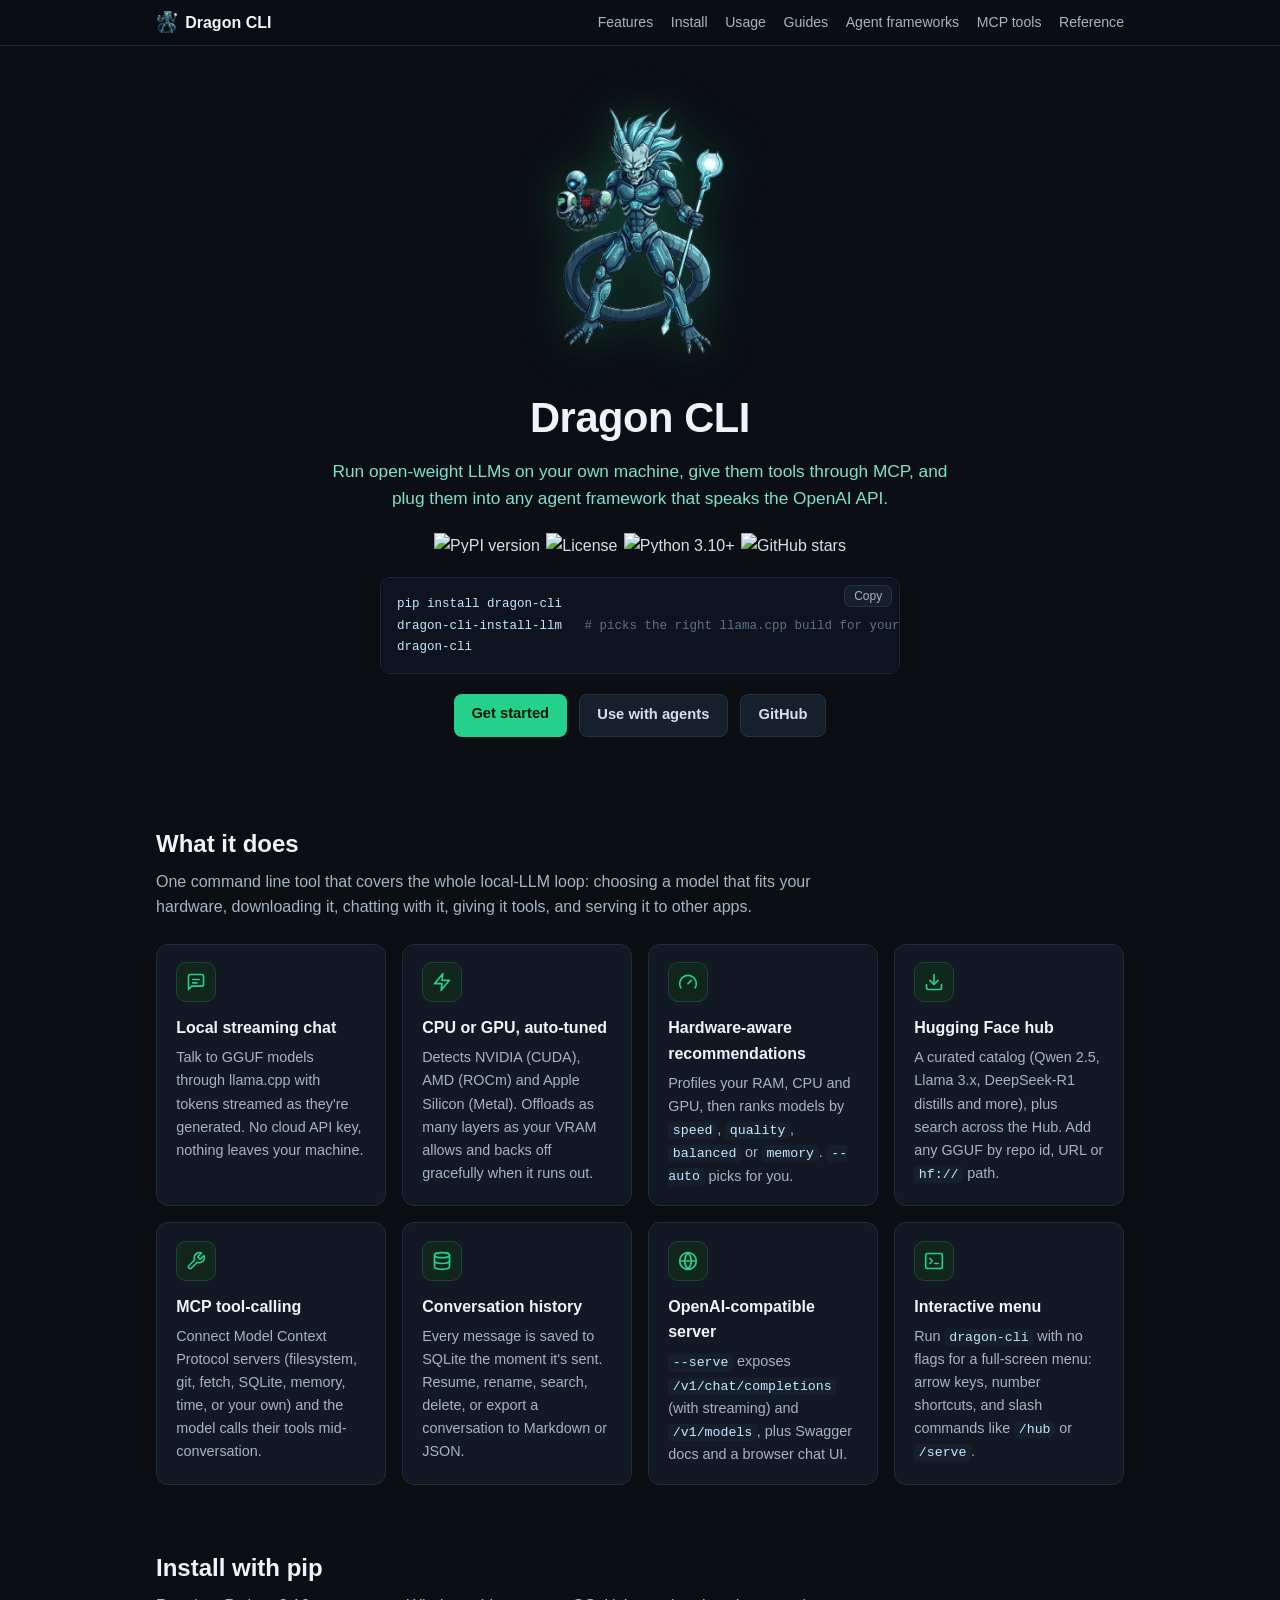
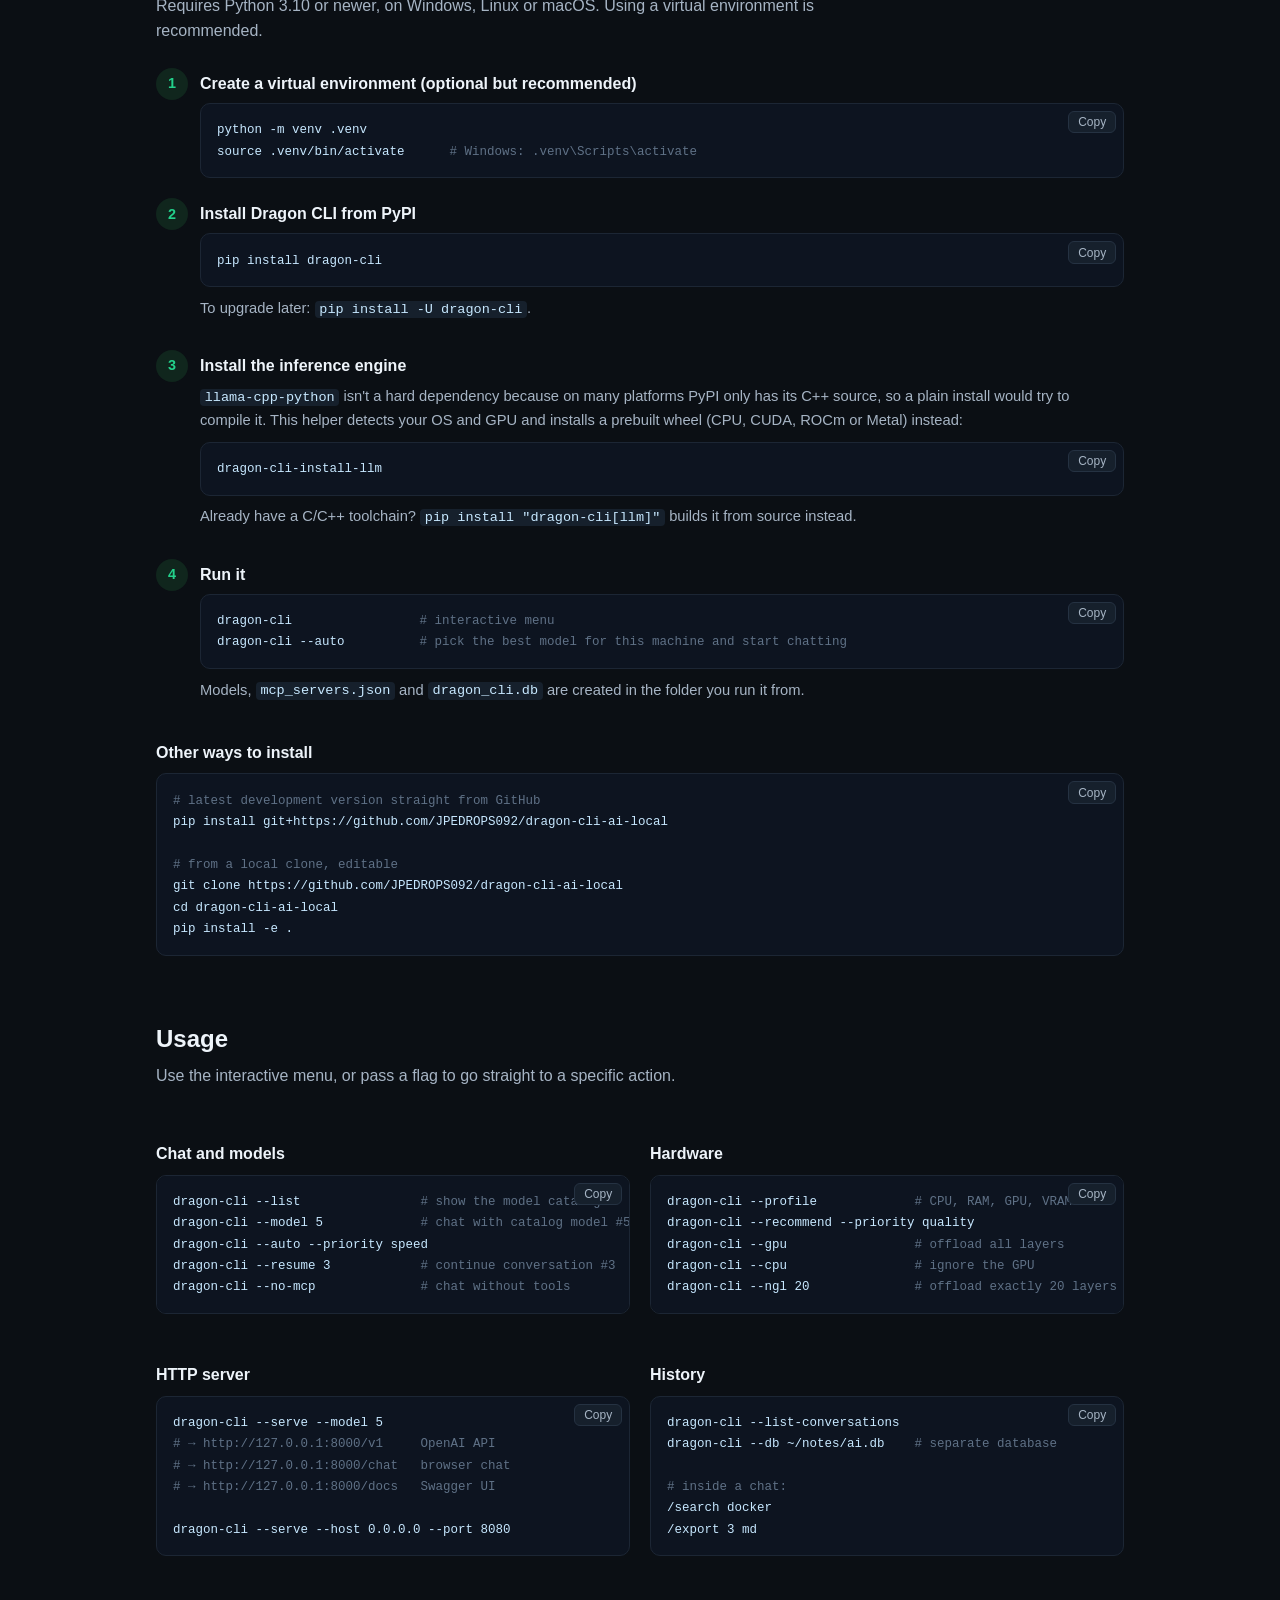
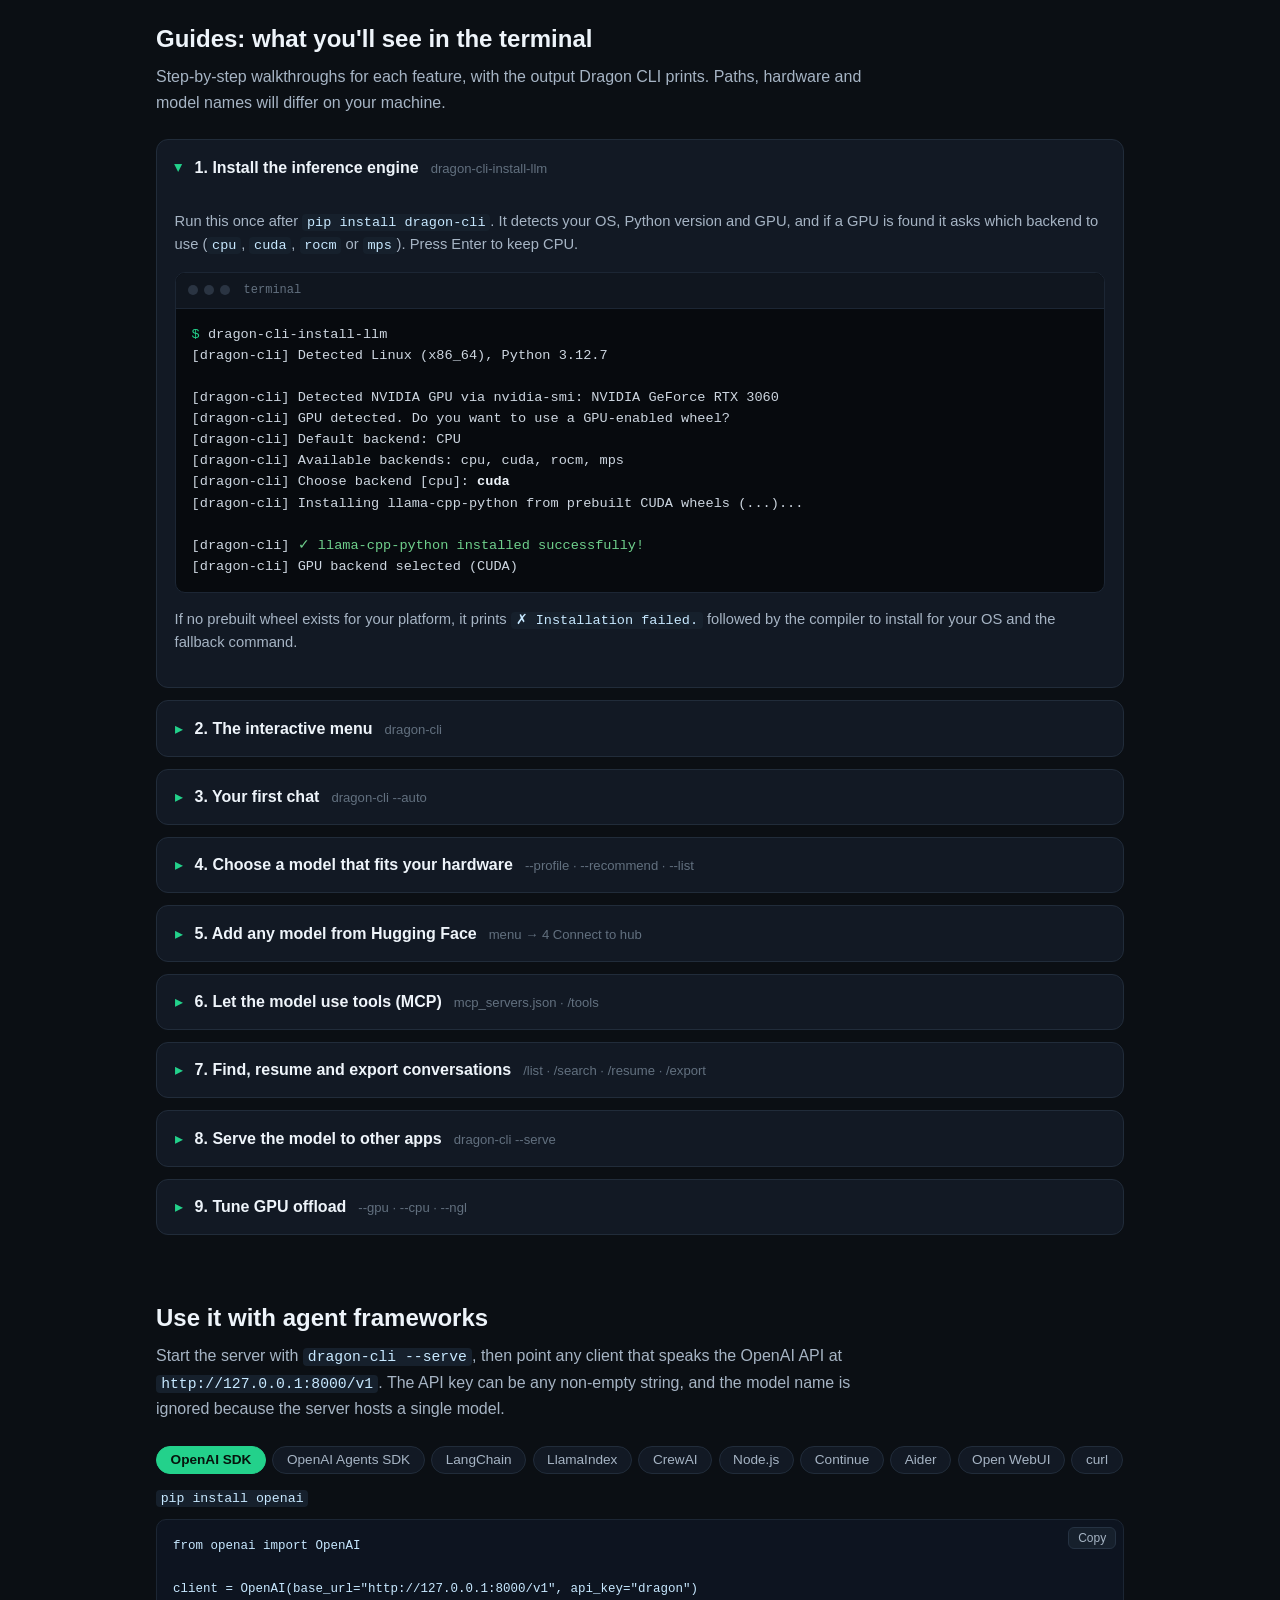
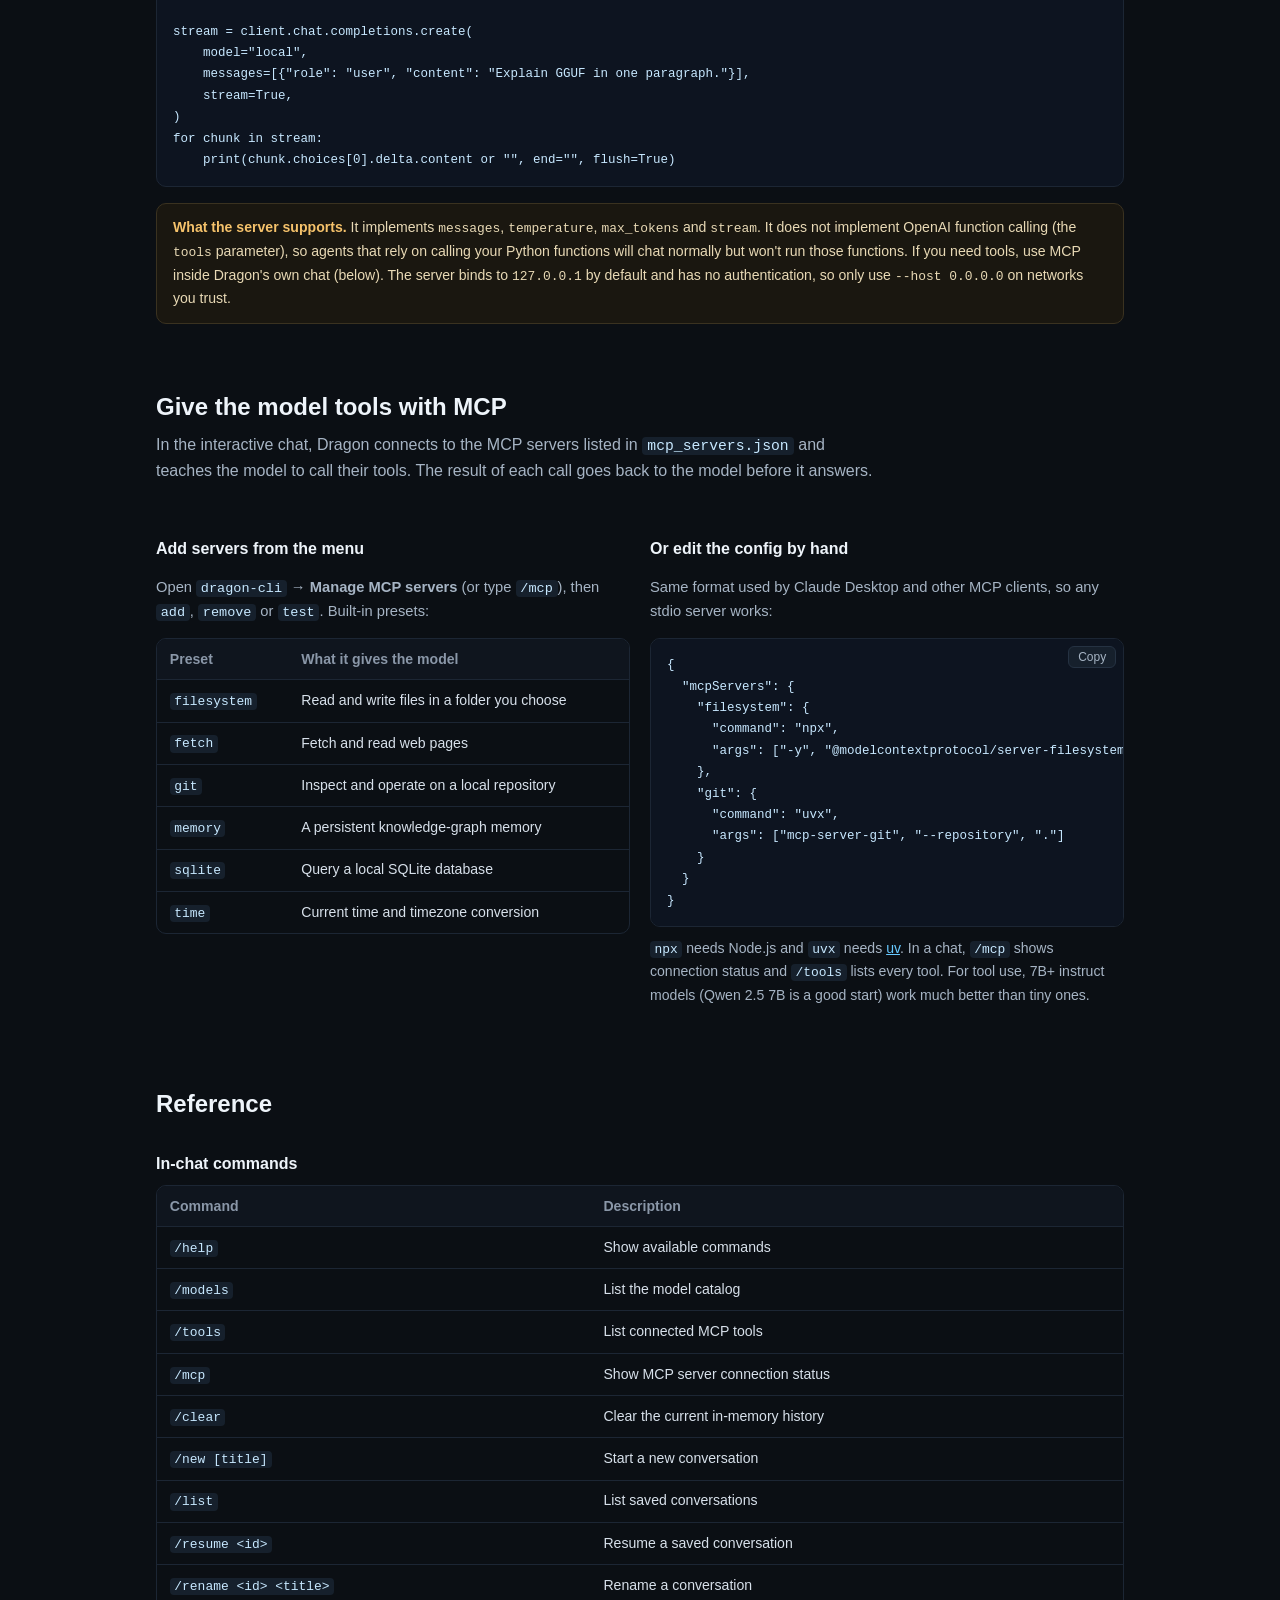
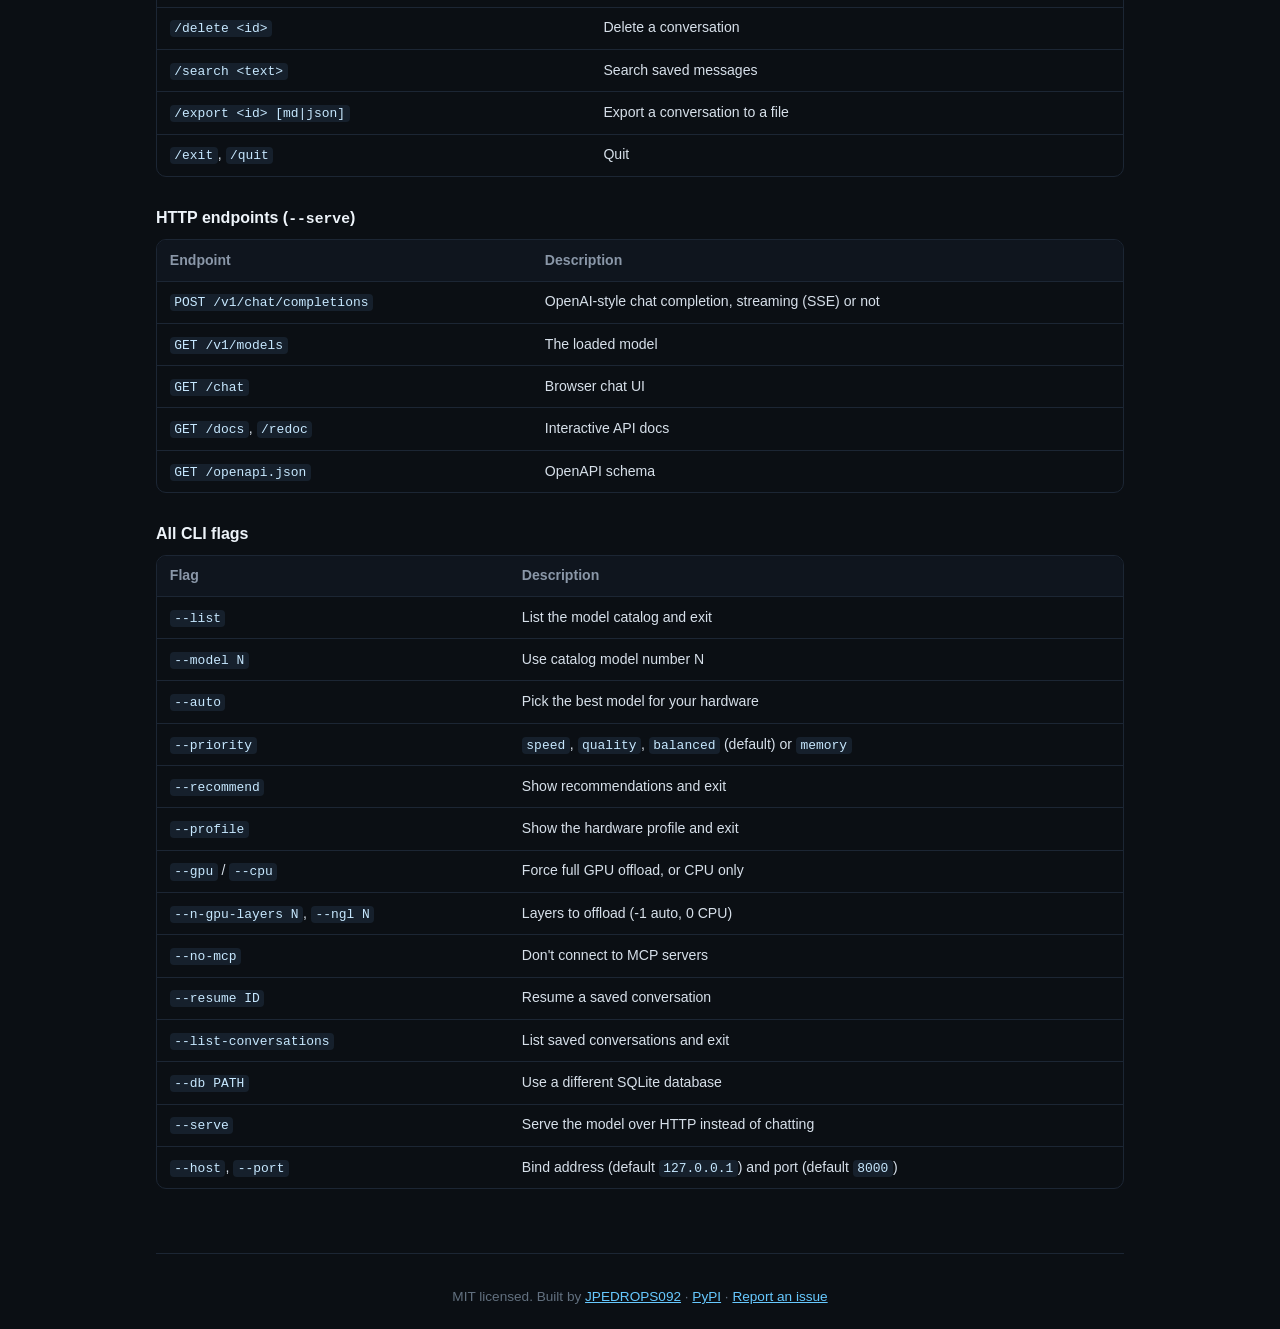
==== commit 80734152: "docs: replace emojis with SVG icons on GitHub Pages Co-Authored-By: Claude Opus 5.5 <noreply@anthrop" ====
--- a/docs/index.html
+++ b/docs/index.html
@@ -5,7 +5,7 @@
 <meta name="viewport" content="width=device-width, initial-scale=1">
 <title>Dragon CLI — local LLMs, MCP tools, OpenAI-compatible server</title>
 <meta name="description" content="Run GGUF LLMs on your own machine (CPU or GPU), give them MCP tools, keep every conversation in SQLite, and plug them into any OpenAI-compatible agent framework. pip install dragon-cli.">
-<link rel="icon" type="image/svg+xml" href="data:image/svg+xml,%3Csvg xmlns='http://www.w3.org/2000/svg' viewBox='0 0 64 64'%3E%3Ctext x='32' y='50' font-size='52' text-anchor='middle'%3E%F0%9F%90%89%3C/text%3E%3C/svg%3E">
+<link rel="icon" type="image/png" href="assets/dragon-cli-mascot.png">
 <style>
   :root {
     color-scheme: dark;
@@ -28,7 +28,8 @@
     backdrop-filter: blur(8px); border-bottom: 1px solid var(--line-2);
   }
   nav .inner { max-width: 1000px; margin: 0 auto; padding: 0.6rem 16px; display: flex; gap: 1.1rem; align-items: center; overflow-x: auto; white-space: nowrap; }
-  nav .brand { font-weight: 700; color: var(--strong); text-decoration: none; margin-right: auto; }
+  nav .brand { font-weight: 700; color: var(--strong); text-decoration: none; margin-right: auto; display: inline-flex; align-items: center; gap: 0.45rem; }
+  nav .brand img { border-radius: 6px; object-fit: cover; }
   nav a.l { color: var(--muted); text-decoration: none; font-size: 0.88rem; }
   nav a.l:hover { color: var(--accent-2); }
 
@@ -52,10 +53,14 @@
   .lead { color: var(--muted); margin: 0 0 1.5rem; max-width: 720px; }
   h3 { font-size: 1rem; color: var(--strong); margin: 1.75rem 0 0.5rem; }
 
-  .grid { display: grid; grid-template-columns: repeat(auto-fit, minmax(260px, 1fr)); gap: 1rem; }
+  .grid { display: grid; grid-template-columns: repeat(auto-fit, minmax(220px, 1fr)); gap: 1rem; }
   .card { background: var(--panel); border: 1px solid var(--line); border-radius: 12px; padding: 1.1rem 1.2rem; }
-  .card .ico { font-size: 1.35rem; line-height: 1; }
-  .card h3 { margin: 0.55rem 0 0.35rem; font-size: 1rem; }
+  .card .ico {
+    width: 40px; height: 40px; border-radius: 10px; display: grid; place-items: center;
+    background: #10261d; border: 1px solid #1d4433; color: var(--accent);
+  }
+  .card .ico svg { width: 20px; height: 20px; fill: none; stroke: currentColor; stroke-width: 2; stroke-linecap: round; stroke-linejoin: round; }
+  .card h3 { margin: 0.8rem 0 0.35rem; font-size: 1rem; }
   .card p { margin: 0; font-size: 0.9rem; color: var(--muted); }
   .card ul { margin: 0.5rem 0 0; padding-left: 1.1rem; font-size: 0.88rem; color: var(--muted); }
 
@@ -134,9 +139,21 @@
 </style>
 </head>
 <body>
+<svg width="0" height="0" style="position:absolute" aria-hidden="true">
+  <defs>
+    <symbol id="i-chat" viewBox="0 0 24 24"><path d="M21 15a2 2 0 0 1-2 2H7l-4 4V5a2 2 0 0 1 2-2h14a2 2 0 0 1 2 2z"/><path d="M8 9h8M8 13h5"/></symbol>
+    <symbol id="i-zap" viewBox="0 0 24 24"><path d="M13 2 3 14h9l-1 8 10-12h-9l1-8z"/></symbol>
+    <symbol id="i-gauge" viewBox="0 0 24 24"><path d="m12 14 4-4"/><path d="M3.34 19a10 10 0 1 1 17.32 0"/></symbol>
+    <symbol id="i-download" viewBox="0 0 24 24"><path d="M21 15v4a2 2 0 0 1-2 2H5a2 2 0 0 1-2-2v-4"/><path d="m7 10 5 5 5-5"/><path d="M12 15V3"/></symbol>
+    <symbol id="i-wrench" viewBox="0 0 24 24"><path d="M14.7 6.3a1 1 0 0 0 0 1.4l1.6 1.6a1 1 0 0 0 1.4 0l3.77-3.77a6 6 0 0 1-7.94 7.94l-6.91 6.91a2.12 2.12 0 0 1-3-3l6.91-6.91a6 6 0 0 1 7.94-7.94l-3.76 3.76z"/></symbol>
+    <symbol id="i-database" viewBox="0 0 24 24"><ellipse cx="12" cy="5" rx="9" ry="3"/><path d="M3 5v14a9 3 0 0 0 18 0V5"/><path d="M3 12a9 3 0 0 0 18 0"/></symbol>
+    <symbol id="i-globe" viewBox="0 0 24 24"><circle cx="12" cy="12" r="10"/><path d="M2 12h20"/><path d="M12 2a15.3 15.3 0 0 1 4 10 15.3 15.3 0 0 1-4 10 15.3 15.3 0 0 1-4-10 15.3 15.3 0 0 1 4-10z"/></symbol>
+    <symbol id="i-terminal" viewBox="0 0 24 24"><rect x="2" y="3" width="20" height="18" rx="2"/><path d="m7 9 3 3-3 3"/><path d="M13 15h4"/></symbol>
+  </defs>
+</svg>
 <nav>
   <div class="inner">
-    <a class="brand" href="#">🐉 Dragon CLI</a>
+    <a class="brand" href="#"><img src="assets/dragon-cli-mascot.png" alt="" width="22" height="22">Dragon CLI</a>
     <a class="l" href="#features">Features</a>
     <a class="l" href="#install">Install</a>
     <a class="l" href="#usage">Usage</a>
@@ -178,42 +195,42 @@
     <p class="lead">One command line tool that covers the whole local-LLM loop: choosing a model that fits your hardware, downloading it, chatting with it, giving it tools, and serving it to other apps.</p>
     <div class="grid">
       <div class="card">
-        <div class="ico">💬</div>
+        <div class="ico"><svg aria-hidden="true"><use href="#i-chat"/></svg></div>
         <h3>Local streaming chat</h3>
         <p>Talk to GGUF models through llama.cpp with tokens streamed as they're generated. No cloud API key, nothing leaves your machine.</p>
       </div>
       <div class="card">
-        <div class="ico">⚡</div>
+        <div class="ico"><svg aria-hidden="true"><use href="#i-zap"/></svg></div>
         <h3>CPU or GPU, auto-tuned</h3>
         <p>Detects NVIDIA (CUDA), AMD (ROCm) and Apple Silicon (Metal). Offloads as many layers as your VRAM allows and backs off gracefully when it runs out.</p>
       </div>
       <div class="card">
-        <div class="ico">🧠</div>
+        <div class="ico"><svg aria-hidden="true"><use href="#i-gauge"/></svg></div>
         <h3>Hardware-aware recommendations</h3>
         <p>Profiles your RAM, CPU and GPU, then ranks models by <code>speed</code>, <code>quality</code>, <code>balanced</code> or <code>memory</code>. <code>--auto</code> picks for you.</p>
       </div>
       <div class="card">
-        <div class="ico">🤗</div>
+        <div class="ico"><svg aria-hidden="true"><use href="#i-download"/></svg></div>
         <h3>Hugging Face hub</h3>
         <p>A curated catalog (Qwen 2.5, Llama 3.x, DeepSeek-R1 distills and more), plus search across the Hub. Add any GGUF by repo id, URL or <code>hf://</code> path.</p>
       </div>
       <div class="card">
-        <div class="ico">🔧</div>
+        <div class="ico"><svg aria-hidden="true"><use href="#i-wrench"/></svg></div>
         <h3>MCP tool-calling</h3>
         <p>Connect Model Context Protocol servers (filesystem, git, fetch, SQLite, memory, time, or your own) and the model calls their tools mid-conversation.</p>
       </div>
       <div class="card">
-        <div class="ico">🗂️</div>
+        <div class="ico"><svg aria-hidden="true"><use href="#i-database"/></svg></div>
         <h3>Conversation history</h3>
         <p>Every message is saved to SQLite the moment it's sent. Resume, rename, search, delete, or export a conversation to Markdown or JSON.</p>
       </div>
       <div class="card">
-        <div class="ico">🌐</div>
+        <div class="ico"><svg aria-hidden="true"><use href="#i-globe"/></svg></div>
         <h3>OpenAI-compatible server</h3>
         <p><code>--serve</code> exposes <code>/v1/chat/completions</code> (with streaming) and <code>/v1/models</code>, plus Swagger docs and a browser chat UI.</p>
       </div>
       <div class="card">
-        <div class="ico">🖥️</div>
+        <div class="ico"><svg aria-hidden="true"><use href="#i-terminal"/></svg></div>
         <h3>Interactive menu</h3>
         <p>Run <code>dragon-cli</code> with no flags for a full-screen menu: arrow keys, number shortcuts, and slash commands like <code>/hub</code> or <code>/serve</code>.</p>
       </div>
